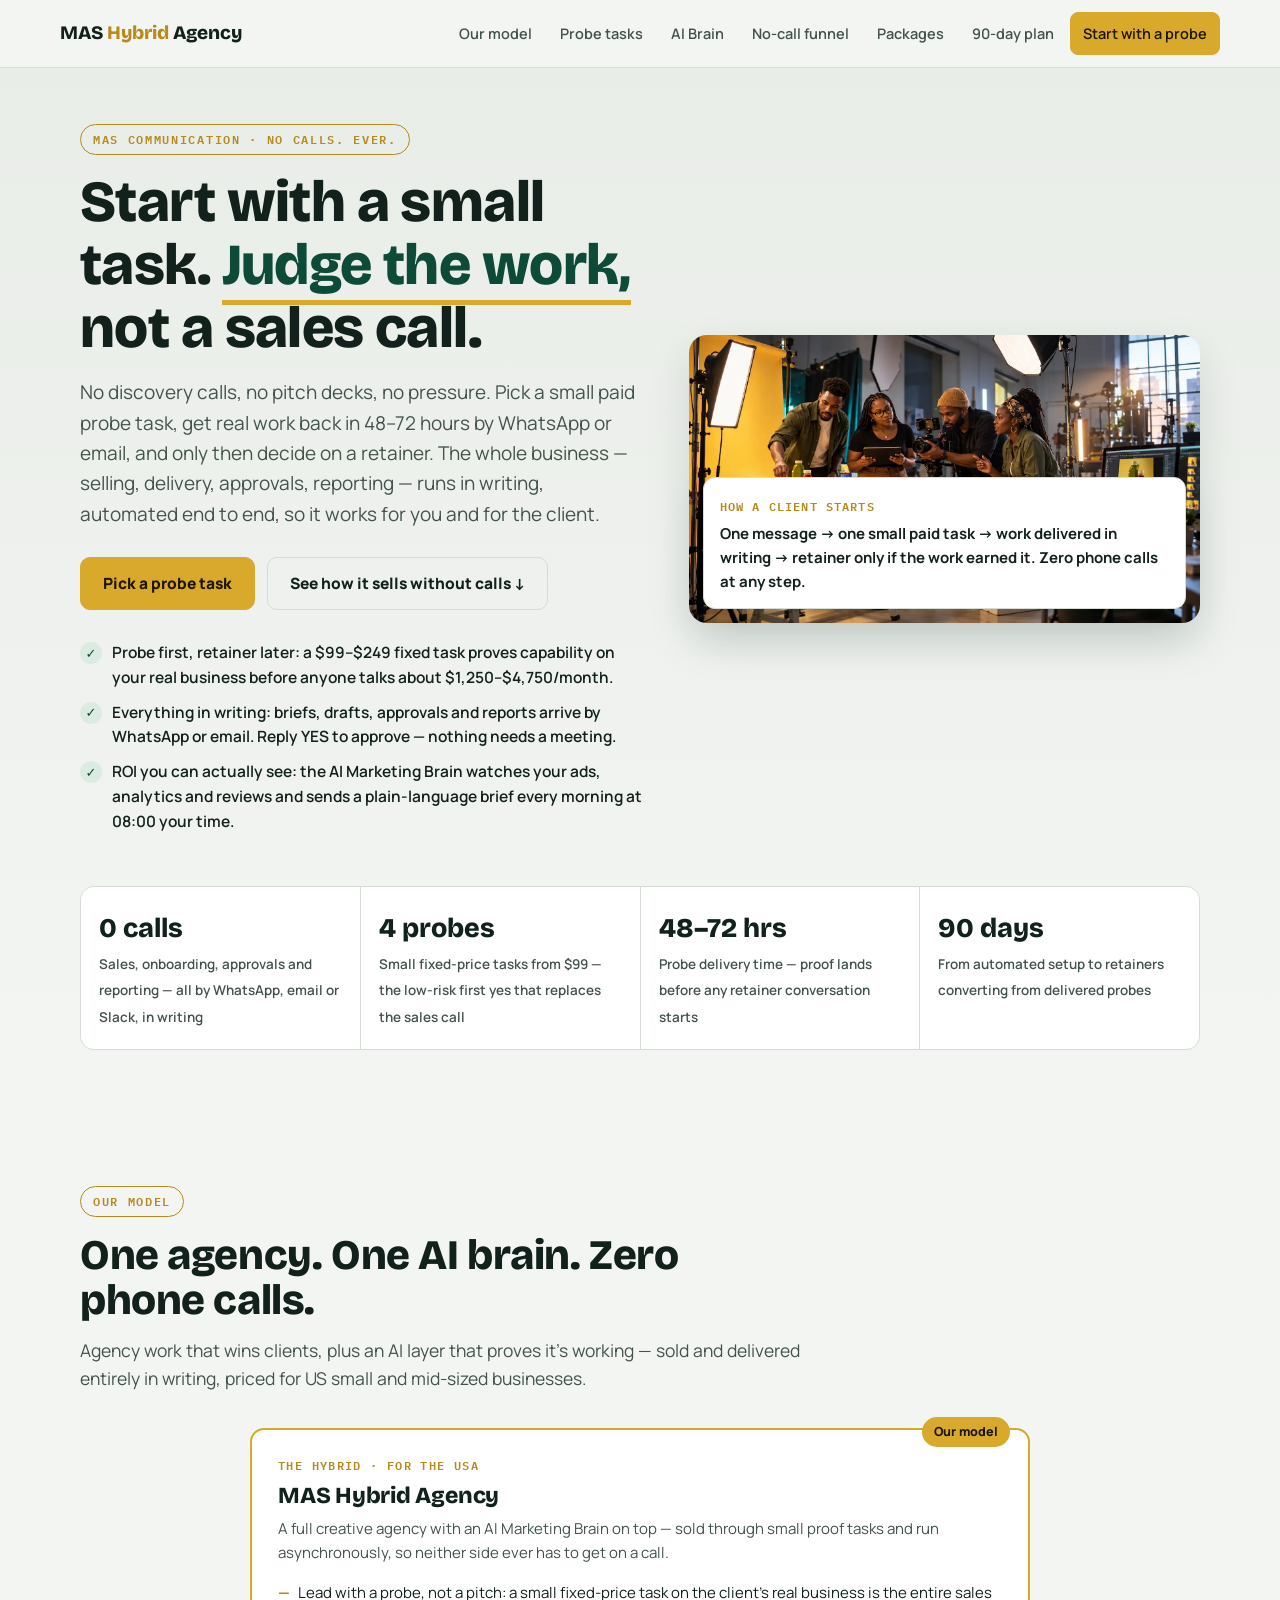
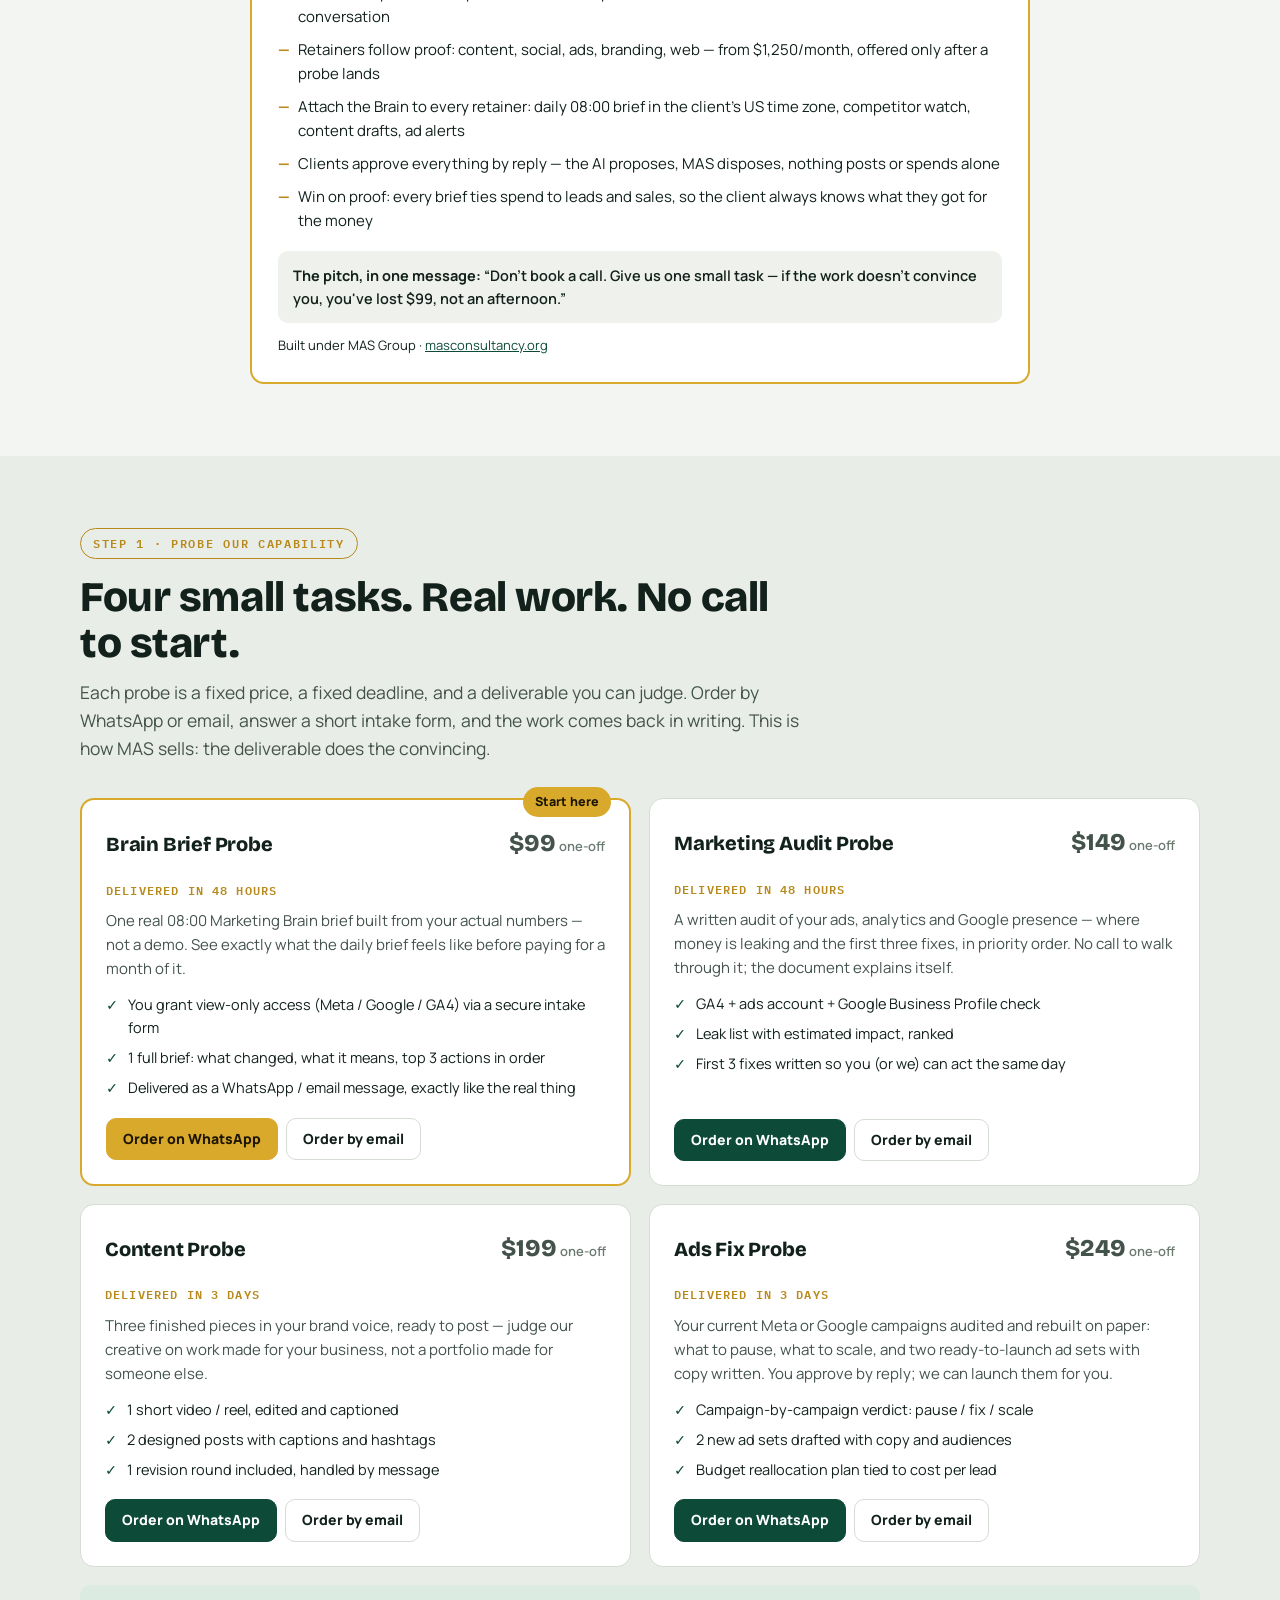
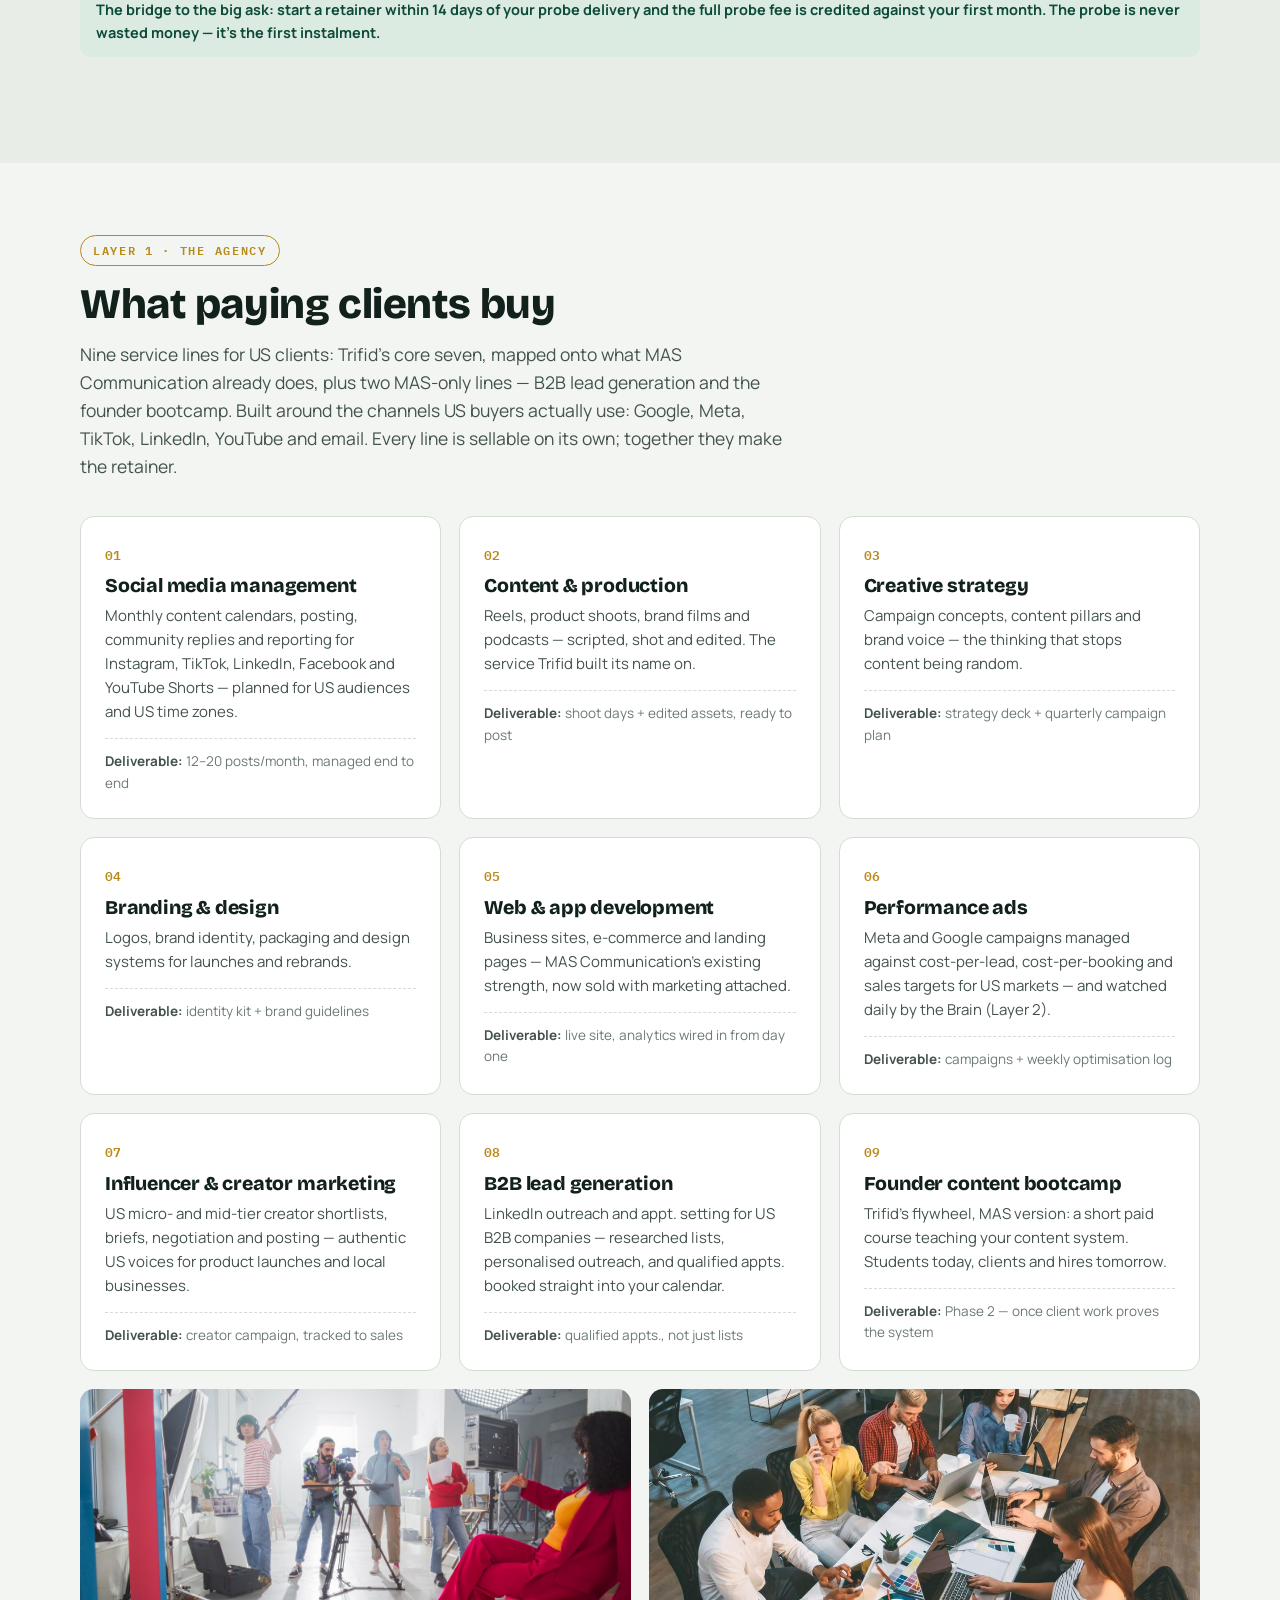
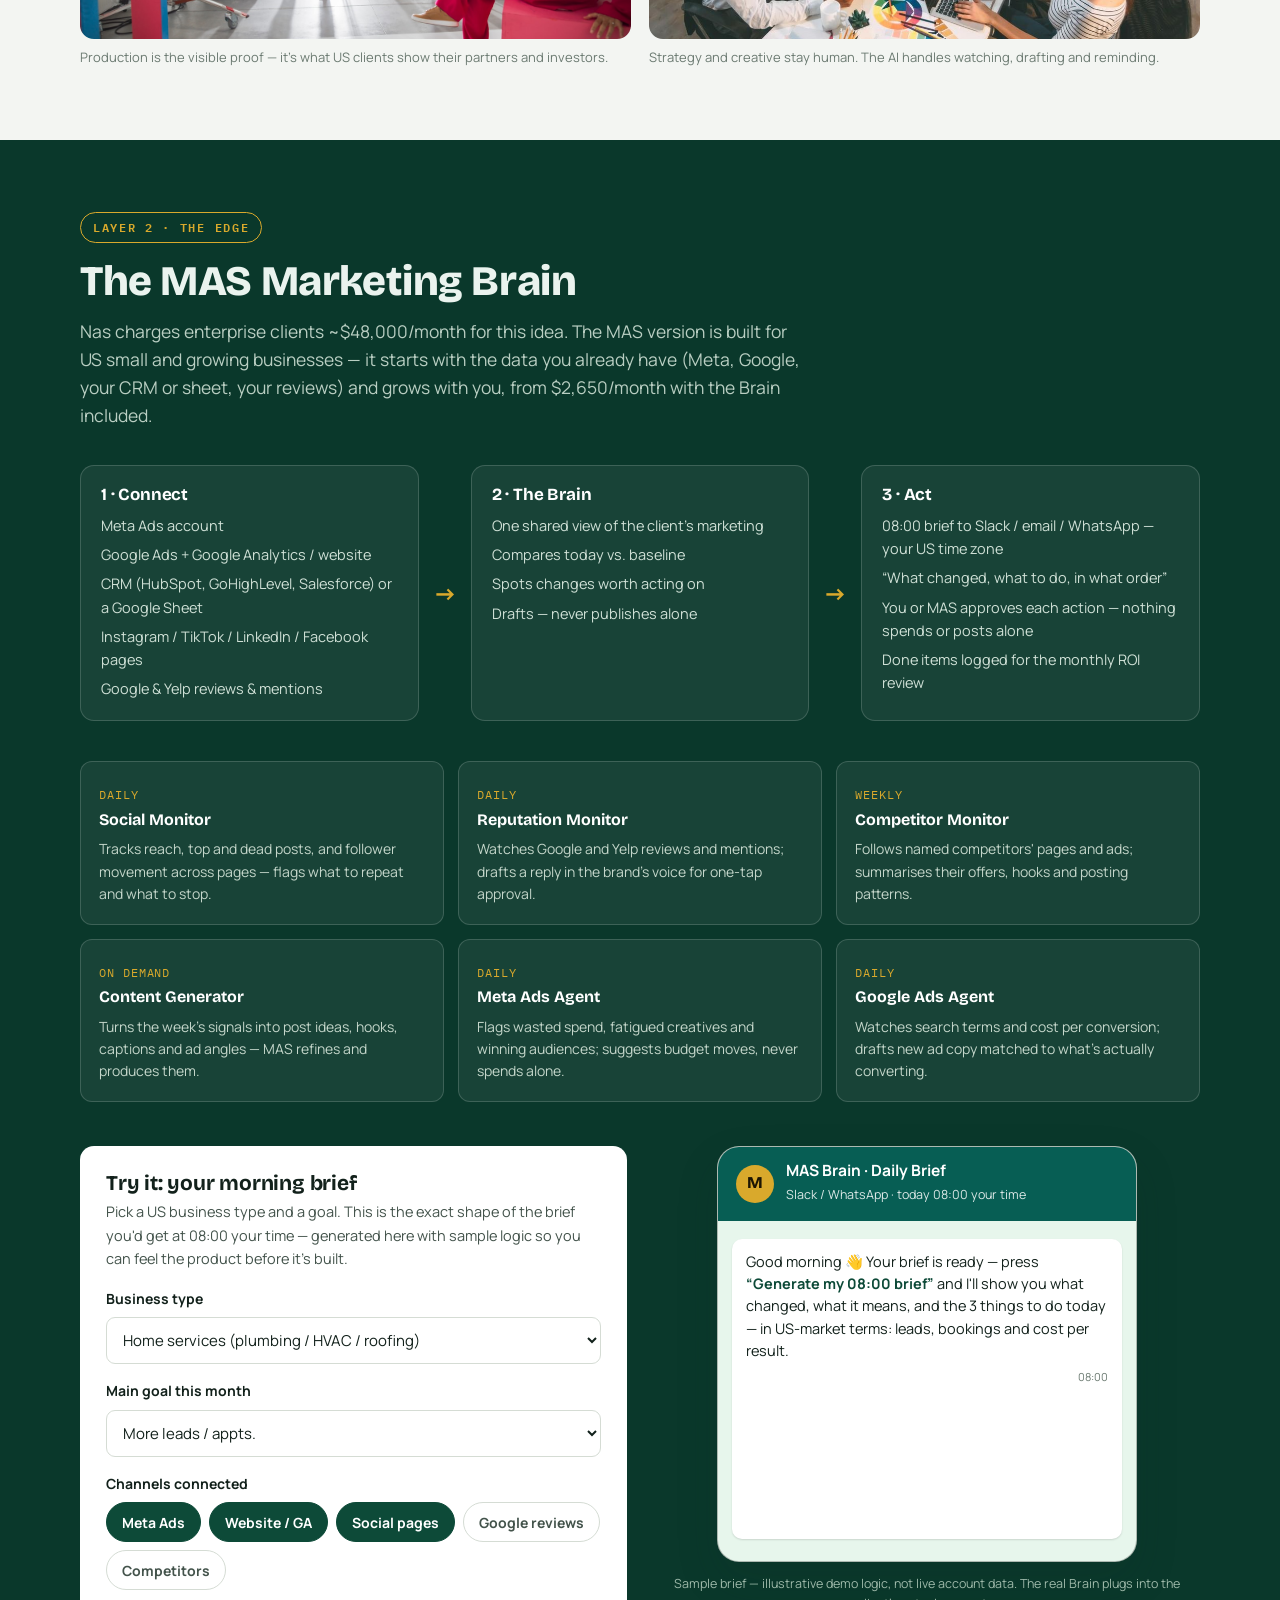
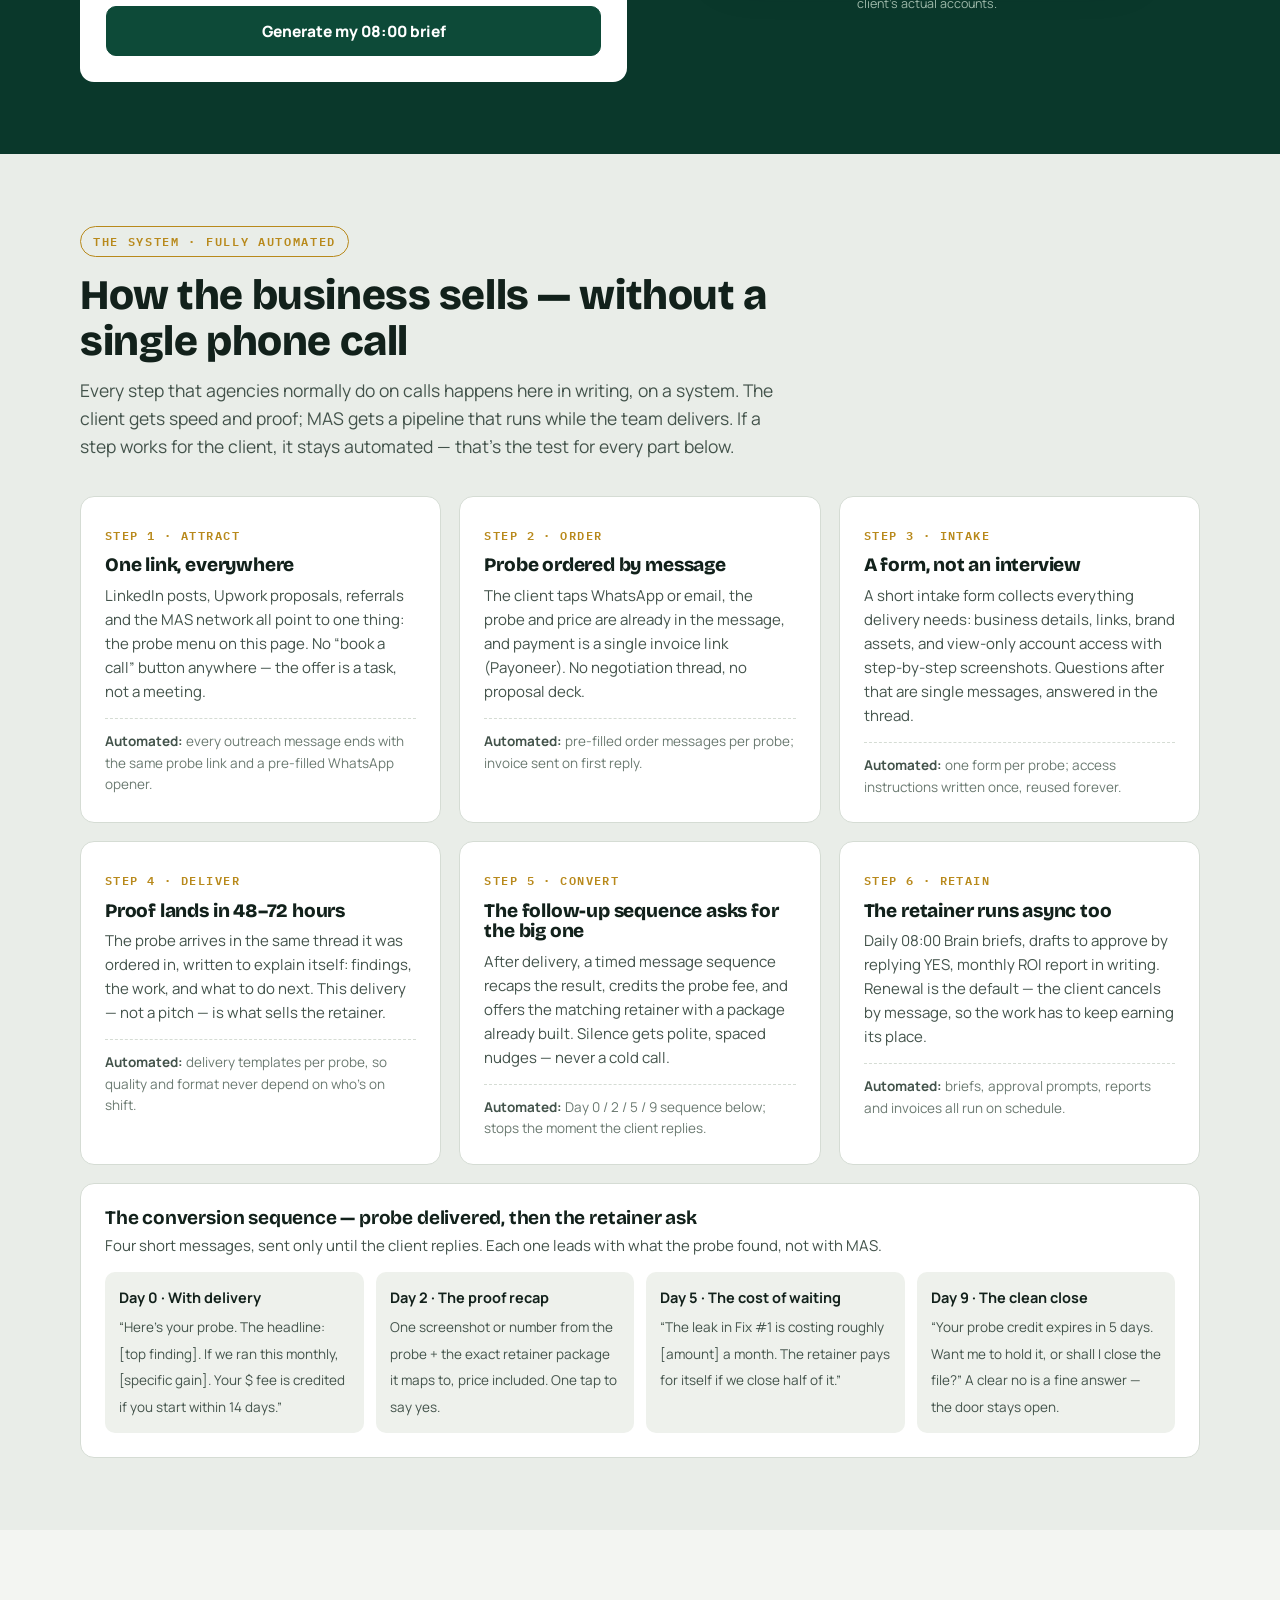
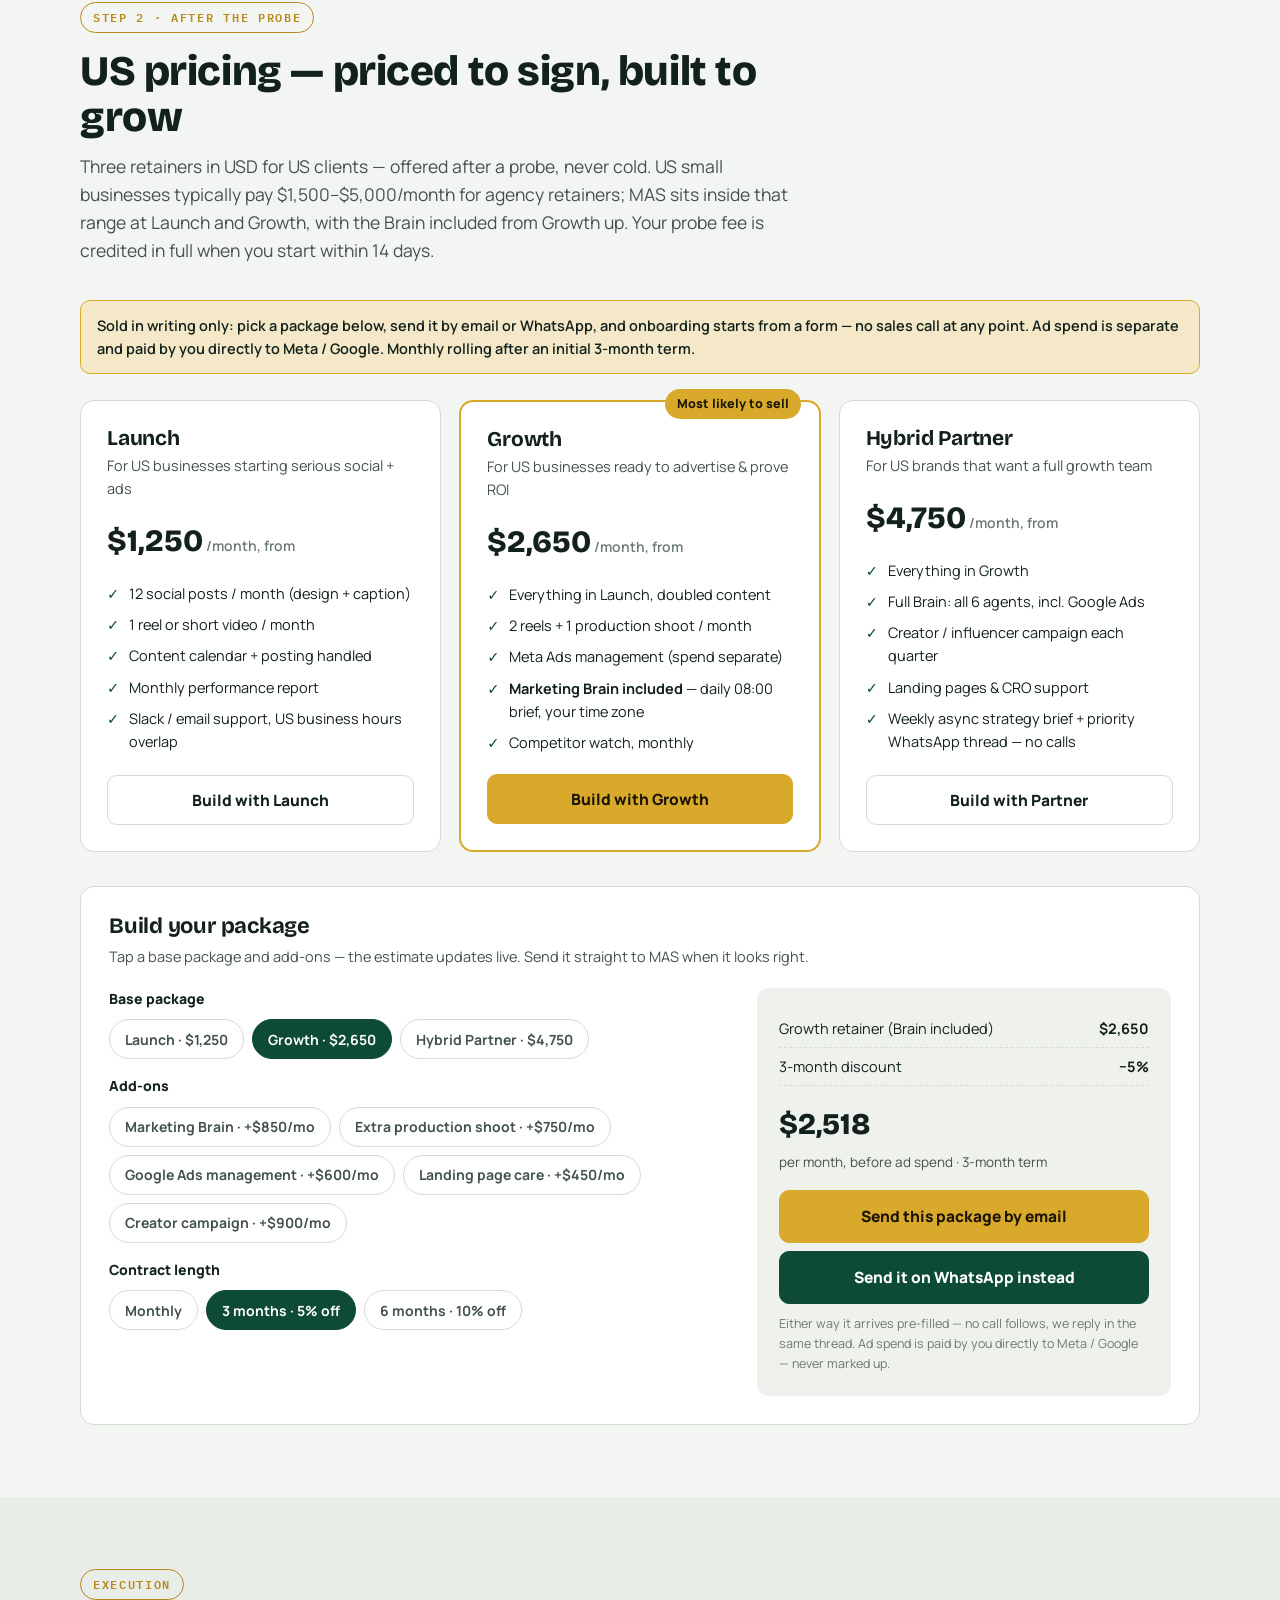
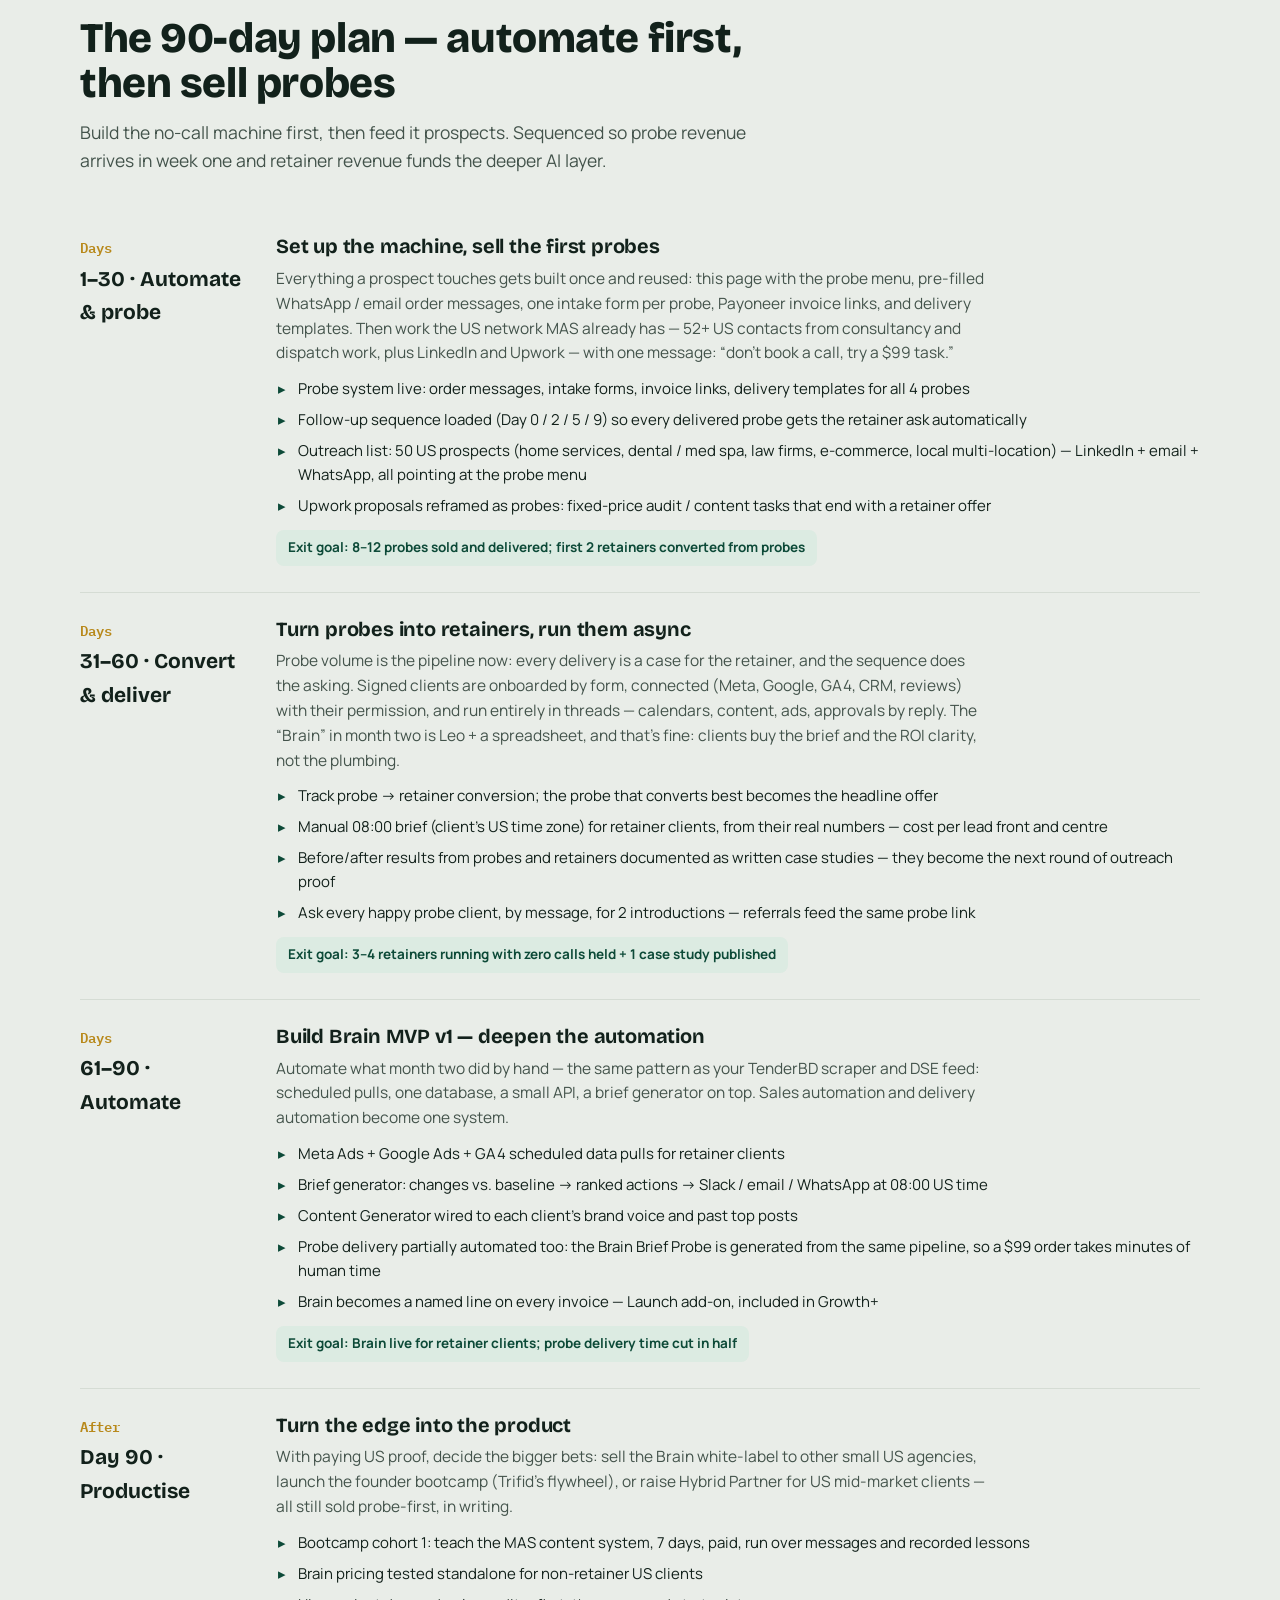
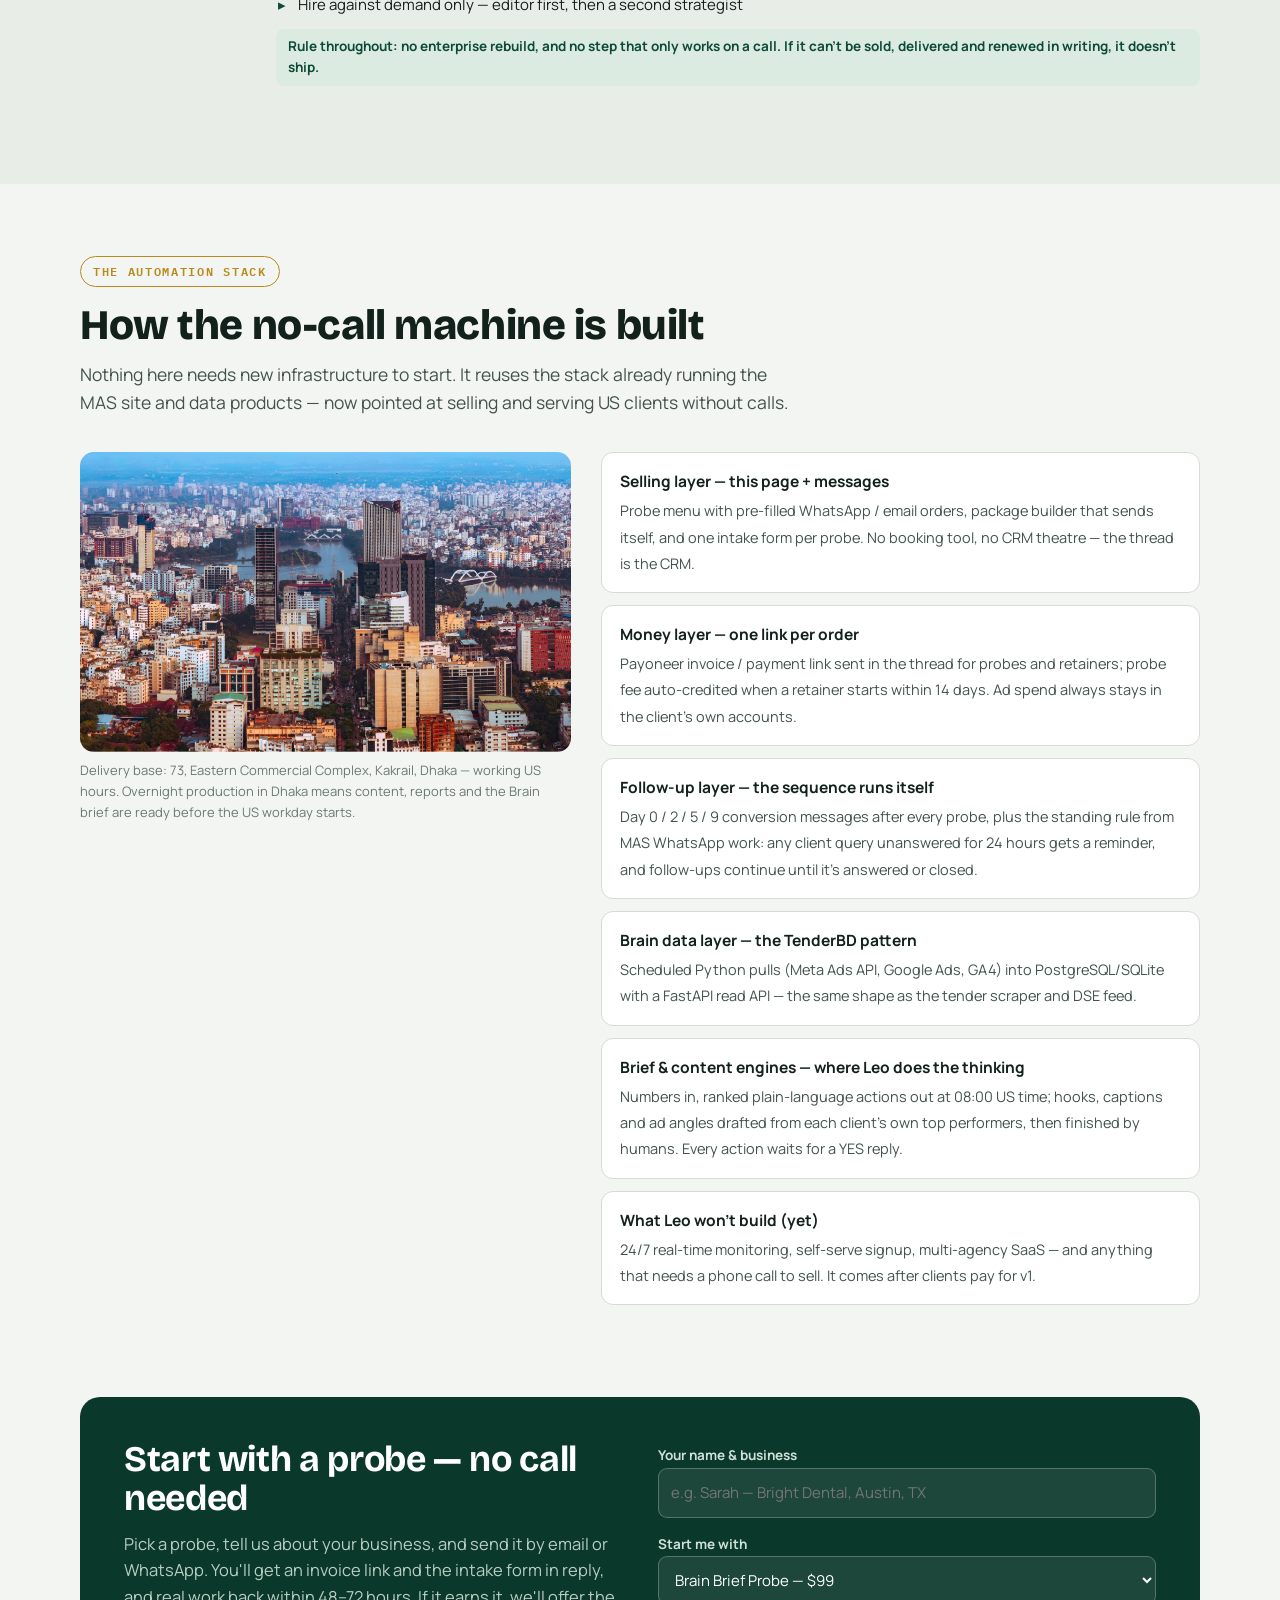
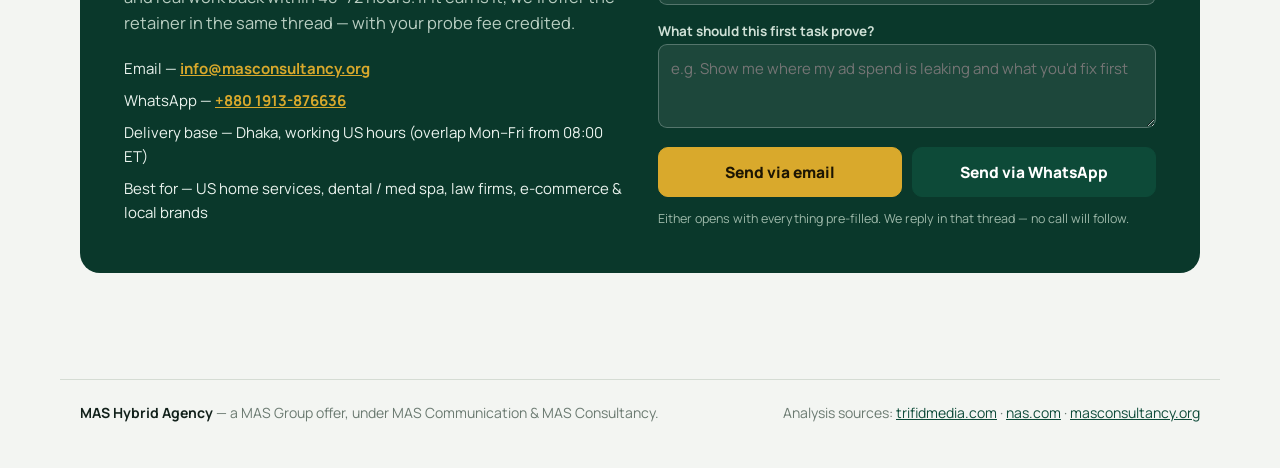
==== index.html @ 155a50c3 "Initial commit: MAS Hybrid Agency static site" ====
<!doctype html>
<html lang="en">
  <head>
    <meta charset="utf-8" />
    <meta name="viewport" content="width=device-width, initial-scale=1, viewport-fit=cover" />
    <meta name="color-scheme" content="light dark" />
    <link rel="icon" href="data:," />
    <title>MAS Hybrid Agency</title>
    <link rel="preconnect" href="https://fonts.googleapis.com" />
    <link rel="preconnect" href="https://fonts.gstatic.com" crossorigin />
    <link href="https://fonts.googleapis.com/css2?family=Bricolage+Grotesque:opsz,wght@12..96,400;12..96,600;12..96,800&family=Manrope:wght@400;500;600;700;800&family=IBM+Plex+Mono:wght@400;500;600&display=swap" rel="stylesheet" />
    <style>
      button, [role="button"], select, summary, input:not([type="checkbox"], [type="radio"]) { min-height: 2rem; }
      * { box-sizing: border-box; }
      :root{
        --bg:#f3f5f2; --bg2:#e9ede8; --surface:#ffffff; --surface2:#eef1ec;
        --ink:#12211b; --ink2:#43534b; --ink3:#6b7a71;
        --line:#d5dcd4;
        --green:#0d4a38; --green2:#0a382b; --green-soft:#dcebe2;
        --gold:#b8891b; --gold2:#d9a92c; --gold-soft:#f4e8c8;
        --wa:#e7f6ec; --wa-head:#075e54; --wa-bubble:#ffffff;
        --shadow:0 18px 44px rgba(13,46,35,.13);
        --radius:14px;
      }
      @media (prefers-color-scheme: dark){
        :root{
          --bg:#0a120f; --bg2:#0e1713; --surface:#121d18; --surface2:#16241e;
          --ink:#e9efeb; --ink2:#aebdb4; --ink3:#7e9186;
          --line:#24352d;
          --green:#2f9e77; --green2:#0d4a38; --green-soft:#173528;
          --gold:#d9a92c; --gold2:#e8bc4a; --gold-soft:#2e2712;
          --wa:#0b141a; --wa-head:#1f2c34; --wa-bubble:#1f2c34;
          --shadow:0 18px 44px rgba(0,0,0,.45);
        }
      }
      html{scroll-behavior:smooth}
      body{margin:0;background:var(--bg);color:var(--ink);font-family:"Manrope",system-ui,sans-serif;font-size:16.5px;line-height:1.6;-webkit-font-smoothing:antialiased}
      h1,h2,h3{font-family:"Bricolage Grotesque","Manrope",sans-serif;line-height:1.08;margin:0;letter-spacing:-.01em}
      p{margin:0}
      a{color:var(--green)}
      .mono{font-family:"IBM Plex Mono",monospace}
      .wrap{max-width:1160px;margin:0 auto;padding:0 20px}
      section{padding:72px 0}
      .sec-head{max-width:720px;margin-bottom:36px}
      .sec-head h2{font-size:clamp(28px,4.4vw,42px);font-weight:800;margin-bottom:12px}
      .sec-head p{color:var(--ink2);font-size:17.5px}
      .tag{display:inline-block;font-family:"IBM Plex Mono",monospace;font-size:12px;font-weight:600;letter-spacing:.14em;text-transform:uppercase;color:var(--gold);border:1px solid var(--gold);border-radius:999px;padding:5px 12px;margin-bottom:16px}

      /* Nav */
      nav{position:sticky;top:0;z-index:50;background:color-mix(in srgb,var(--bg) 88%, transparent);backdrop-filter:blur(10px);border-bottom:1px solid var(--line)}
      .nav-in{display:flex;align-items:center;gap:18px;padding:12px 0;flex-wrap:wrap}
      .brand{font-family:"Bricolage Grotesque",sans-serif;font-weight:800;font-size:19px;color:var(--ink);text-decoration:none}
      .brand span{color:var(--gold)}
      .nav-links{display:flex;gap:4px;flex-wrap:wrap;margin-left:auto}
      .nav-links a{color:var(--ink2);text-decoration:none;font-weight:600;font-size:14.5px;padding:9px 12px;border-radius:8px;min-height:36px;display:inline-flex;align-items:center}
      .nav-links a:hover{color:var(--ink);background:var(--surface2)}
      .btn{display:inline-flex;align-items:center;justify-content:center;gap:8px;border-radius:10px;padding:13px 22px;font-weight:800;font-size:15.5px;text-decoration:none;border:1.5px solid transparent;cursor:pointer;min-height:48px;font-family:inherit}
      .btn-gold{background:var(--gold2);color:#1c1503;border-color:var(--gold2)}
      .btn-gold:hover{background:var(--gold)}
      .btn-green{background:var(--green);color:#fff;border-color:var(--green)}
      @media (prefers-color-scheme: dark){.btn-green{background:var(--green);color:#06110c}}
      .btn-ghost{background:transparent;color:var(--ink);border-color:var(--line)}
      .btn-ghost:hover{border-color:var(--ink3)}
      .btn-sm{padding:9px 16px;min-height:40px;font-size:14px}

      /* Hero */
      .hero{padding:56px 0 64px;background:linear-gradient(180deg,var(--bg2),var(--bg))}
      .hero-grid{display:grid;grid-template-columns:1.05fr .95fr;gap:44px;align-items:center}
      .hero h1{font-size:clamp(36px,5.6vw,58px);font-weight:800;margin-bottom:18px}
      .hero h1 em{font-style:normal;color:var(--green);border-bottom:5px solid var(--gold2)}
      .hero .lead{font-size:19px;color:var(--ink2);margin-bottom:28px;max-width:34em}
      .hero-ctas{display:flex;gap:12px;flex-wrap:wrap;margin-bottom:30px}
      .hero-points{display:grid;gap:10px}
      .hero-points li{list-style:none;display:flex;gap:10px;font-weight:600;font-size:15.5px}
      .hero-points ul{margin:0;padding:0;display:grid;gap:10px}
      .tick{flex:none;width:22px;height:22px;border-radius:50%;background:var(--green-soft);color:var(--green);display:inline-flex;align-items:center;justify-content:center;font-size:13px;font-weight:800;margin-top:2px}
      .hero-media{position:relative}
      .hero-media img{width:100%;height:100%;max-height:520px;object-fit:cover;border-radius:18px;box-shadow:var(--shadow);display:block}
      .hero-card{position:absolute;left:14px;bottom:14px;right:14px;background:var(--surface);border:1px solid var(--line);border-radius:12px;padding:14px 16px;box-shadow:var(--shadow)}
      .hero-card .mono{font-size:11.5px;color:var(--gold);letter-spacing:.1em;text-transform:uppercase;font-weight:600}
      .hero-card p{font-weight:700;font-size:15px;margin-top:3px}
      .stat-strip{display:grid;grid-template-columns:repeat(4,1fr);gap:1px;background:var(--line);border:1px solid var(--line);border-radius:var(--radius);overflow:hidden;margin-top:52px}
      .stat{background:var(--surface);padding:20px 18px}
      .stat b{display:block;font-family:"Bricolage Grotesque",sans-serif;font-size:27px;font-weight:800}
      .stat span{color:var(--ink2);font-size:13.5px;font-weight:600}

      /* Models */
      .models{display:grid;grid-template-columns:minmax(0,780px);justify-content:center;gap:18px}
      .model{background:var(--surface);border:1px solid var(--line);border-radius:var(--radius);padding:26px;display:flex;flex-direction:column}
      .model.mas{border:2px solid var(--gold2);position:relative}
      .model .m-tag{font-family:"IBM Plex Mono",monospace;font-size:11.5px;letter-spacing:.12em;text-transform:uppercase;font-weight:600;margin-bottom:10px}
      .model.trifid .m-tag{color:var(--ink3)} .model.nas .m-tag{color:var(--ink3)} .model.mas .m-tag{color:var(--gold)}
      .model h3{font-size:23px;font-weight:800;margin-bottom:8px}
      .model .sub{color:var(--ink2);font-size:15px;margin-bottom:16px}
      .model ul{margin:0 0 18px;padding:0;list-style:none;display:grid;gap:9px;font-size:15px}
      .model ul li{padding-left:20px;position:relative}
      .model ul li::before{content:"—";position:absolute;left:0;color:var(--gold);font-weight:800}
      .model .verdict{margin-top:auto;background:var(--surface2);border-radius:10px;padding:13px 15px;font-size:14.5px;font-weight:600}
      .model .src{font-size:13px;margin-top:12px}
      .pill{position:absolute;top:-13px;right:18px;background:var(--gold2);color:#1c1503;font-weight:800;font-size:12.5px;padding:5px 12px;border-radius:999px}

      /* Services */
      .services{display:grid;grid-template-columns:repeat(3,1fr);gap:18px}
      .svc{background:var(--surface);border:1px solid var(--line);border-radius:var(--radius);padding:24px}
      .svc .num{font-family:"IBM Plex Mono",monospace;color:var(--gold);font-weight:600;font-size:13px}
      .svc h3{font-size:19.5px;font-weight:800;margin:8px 0 8px}
      .svc p{color:var(--ink2);font-size:15px}
      .svc .deliver{margin-top:14px;padding-top:12px;border-top:1px dashed var(--line);font-size:13.5px;color:var(--ink3)}
      .svc .deliver b{color:var(--ink2)}
      .duo{display:grid;grid-template-columns:1fr 1fr;gap:18px;margin-top:18px}
      .duo figure{margin:0}
      .duo img{width:100%;height:250px;object-fit:cover;border-radius:var(--radius);display:block}
      .duo figcaption{font-size:13px;color:var(--ink3);margin-top:8px}

      /* Brain */
      .brain-sec{background:var(--green2);color:#eaf3ee}
      .brain-sec .sec-head p{color:#b9cec2}
      .brain-sec .tag{color:var(--gold2);border-color:var(--gold2)}
      .flow{display:grid;grid-template-columns:1fr auto 1fr auto 1fr;gap:14px;align-items:stretch;margin-bottom:40px}
      .flow-box{background:rgba(255,255,255,.06);border:1px solid rgba(255,255,255,.16);border-radius:var(--radius);padding:20px}
      .flow-box h3{font-size:17px;margin-bottom:10px;color:#fff}
      .flow-box ul{margin:0;padding:0;list-style:none;display:grid;gap:6px;font-size:14.5px;color:#cfe0d6}
      .flow-arrow{display:flex;align-items:center;font-size:24px;color:var(--gold2);font-weight:800}
      .agents{display:grid;grid-template-columns:repeat(3,1fr);gap:14px;margin-bottom:44px}
      .agent{background:rgba(255,255,255,.06);border:1px solid rgba(255,255,255,.16);border-radius:12px;padding:18px}
      .agent h4{margin:0 0 6px;font-size:16px;font-family:"Bricolage Grotesque",sans-serif;color:#fff}
      .agent p{font-size:14px;color:#c4d6ca}
      .agent .freq{font-family:"IBM Plex Mono",monospace;font-size:11.5px;color:var(--gold2);letter-spacing:.08em;text-transform:uppercase}

      /* Demo */
      .demo{display:grid;grid-template-columns:1fr 1fr;gap:26px;align-items:start}
      .demo-panel{background:var(--surface);color:var(--ink);border-radius:var(--radius);padding:26px}
      .demo-panel h3{font-size:21px;margin-bottom:6px}
      .demo-panel .hint{color:var(--ink2);font-size:14.5px;margin-bottom:18px}
      .field{margin-bottom:16px}
      .field label{display:block;font-weight:700;font-size:14px;margin-bottom:7px}
      .field select,.field input{width:100%;padding:11px 12px;border:1.5px solid var(--line);border-radius:9px;background:var(--surface);color:var(--ink);font:inherit;font-size:15px;min-height:46px}
      .chips{display:flex;flex-wrap:wrap;gap:8px}
      .chip{border:1.5px solid var(--line);background:var(--surface);color:var(--ink2);border-radius:999px;padding:9px 15px;font-weight:700;font-size:14px;cursor:pointer;min-height:40px;font-family:inherit}
      .chip[aria-pressed="true"]{background:var(--green);border-color:var(--green);color:#fff}
      @media (prefers-color-scheme: dark){.chip[aria-pressed="true"]{color:#06110c}}
      .phone{background:var(--wa);border-radius:22px;overflow:hidden;border:1px solid rgba(0,0,0,.25);box-shadow:var(--shadow);max-width:420px;margin:0 auto;width:100%}
      .phone-head{background:var(--wa-head);color:#fff;padding:14px 18px;display:flex;gap:12px;align-items:center}
      .avatar{width:38px;height:38px;border-radius:50%;background:var(--gold2);color:#1c1503;font-weight:800;display:flex;align-items:center;justify-content:center;font-family:"Bricolage Grotesque",sans-serif;flex:none}
      .phone-head b{display:block;font-size:15.5px;line-height:1.25}
      .phone-head span{font-size:12.5px;opacity:.85}
      .phone-body{padding:18px 14px 22px;display:grid;gap:10px;min-height:340px}
      .bubble{background:var(--wa-bubble);border-radius:10px;padding:12px 14px;font-size:14.5px;line-height:1.55;box-shadow:0 1px 2px rgba(0,0,0,.13);color:var(--ink)}
      @media (prefers-color-scheme: dark){.bubble{color:#e9efeb}}
      .bubble b{color:var(--green)}
      @media (prefers-color-scheme: dark){.bubble b{color:var(--gold2)}}
      .bubble .time{display:block;text-align:right;font-size:11px;color:var(--ink3);margin-top:5px}
      .bubble ul{margin:6px 0 0;padding-left:18px}
      .bubble li{margin-bottom:4px}
      .demo-note{font-size:12.5px;color:#9db8a9;text-align:center;margin-top:12px}

      /* Probes */
      .probes{display:grid;grid-template-columns:1fr 1fr;gap:18px;margin-bottom:18px}
      .probe{background:var(--surface);border:1px solid var(--line);border-radius:var(--radius);padding:24px;display:flex;flex-direction:column}
      .probe.hot{border:2px solid var(--gold2);position:relative}
      .probe .p-top{display:flex;justify-content:space-between;align-items:baseline;gap:12px;margin-bottom:6px}
      .probe h3{font-size:20px;font-weight:800}
      .probe .p-price{font-family:"Bricolage Grotesque",sans-serif;font-size:24px;font-weight:800;white-space:nowrap}
      .probe .p-price small{font-size:13px;color:var(--ink3);font-family:"Manrope",sans-serif;font-weight:600}
      .probe .turn{font-family:"IBM Plex Mono",monospace;font-size:11.5px;letter-spacing:.1em;text-transform:uppercase;color:var(--gold);font-weight:600;margin-bottom:10px}
      .probe p{color:var(--ink2);font-size:15px;margin-bottom:12px}
      .probe ul{margin:0 0 18px;padding:0;list-style:none;display:grid;gap:7px;font-size:14.5px}
      .probe ul li{padding-left:22px;position:relative}
      .probe ul li::before{content:"✓";position:absolute;left:0;color:var(--green);font-weight:800}
      .probe .p-ctas{display:flex;gap:8px;flex-wrap:wrap;margin-top:auto}
      .probe-credit{background:var(--green-soft);color:var(--green);border-radius:10px;padding:13px 16px;font-size:14.5px;font-weight:700;margin-bottom:34px}
      @media (prefers-color-scheme: dark){.probe-credit{color:#9fd8bf}}
      /* Funnel */
      .funnel{display:grid;grid-template-columns:repeat(3,1fr);gap:18px}
      .step{background:var(--surface);border:1px solid var(--line);border-radius:var(--radius);padding:24px}
      .step .s-num{font-family:"IBM Plex Mono",monospace;font-size:12px;font-weight:600;letter-spacing:.12em;text-transform:uppercase;color:var(--gold)}
      .step h3{font-size:19px;font-weight:800;margin:8px 0 8px}
      .step p{color:var(--ink2);font-size:15px}
      .step .auto{margin-top:14px;padding-top:12px;border-top:1px dashed var(--line);font-size:13.5px;color:var(--ink3)}
      .step .auto b{color:var(--ink2)}
      .seq{margin-top:18px;background:var(--surface);border:1px solid var(--line);border-radius:var(--radius);padding:24px}
      .seq h3{font-size:19px;margin-bottom:6px}
      .seq p{color:var(--ink2);font-size:15px;margin-bottom:14px}
      .seq-grid{display:grid;grid-template-columns:repeat(4,1fr);gap:12px}
      .seq-item{background:var(--surface2);border-radius:10px;padding:14px}
      .seq-item b{display:block;font-size:14.5px;margin-bottom:4px}
      .seq-item span{font-size:13.5px;color:var(--ink2)}
      @media (max-width:920px){.funnel{grid-template-columns:1fr 1fr}.seq-grid{grid-template-columns:1fr 1fr}}
      @media (max-width:560px){.probes,.funnel,.seq-grid{grid-template-columns:1fr}}

      /* Packages */
      .pkg-note{background:var(--gold-soft);border:1px solid var(--gold2);border-radius:10px;padding:13px 16px;font-size:14.5px;font-weight:600;margin-bottom:26px}
      .pkgs{display:grid;grid-template-columns:repeat(3,1fr);gap:18px;margin-bottom:34px}
      .pkg{background:var(--surface);border:1px solid var(--line);border-radius:var(--radius);padding:26px;display:flex;flex-direction:column}
      .pkg.hot{border:2px solid var(--gold2);position:relative}
      .pkg h3{font-size:21px;margin-bottom:4px}
      .pkg .who{color:var(--ink2);font-size:14.5px;margin-bottom:16px}
      .price{font-family:"Bricolage Grotesque",sans-serif;font-size:31px;font-weight:800}
      .price small{font-size:14px;color:var(--ink3);font-family:"Manrope",sans-serif;font-weight:600}
      .pkg ul{margin:16px 0 20px;padding:0;list-style:none;display:grid;gap:8px;font-size:14.5px}
      .pkg ul li{padding-left:22px;position:relative}
      .pkg ul li::before{content:"✓";position:absolute;left:0;color:var(--green);font-weight:800}
      .pkg .btn{margin-top:auto}
      .builder{background:var(--surface);border:1px solid var(--line);border-radius:var(--radius);padding:28px}
      .builder h3{font-size:22px;margin-bottom:6px}
      .builder .hint{color:var(--ink2);font-size:14.5px;margin-bottom:20px}
      .builder-grid{display:grid;grid-template-columns:1.2fr .8fr;gap:28px}
      .b-label{font-weight:800;font-size:14px;margin:16px 0 9px}
      .b-label:first-child{margin-top:0}
      .total-box{background:var(--surface2);border-radius:12px;padding:22px;position:sticky;top:86px}
      .total-box .t-row{display:flex;justify-content:space-between;gap:10px;font-size:14.5px;padding:7px 0;border-bottom:1px dashed var(--line)}
      .total-box .t-row span:last-child{font-weight:700;text-align:right}
      .total-big{font-family:"Bricolage Grotesque",sans-serif;font-size:30px;font-weight:800;margin:14px 0 4px}
      .total-box .per{color:var(--ink2);font-size:13.5px;margin-bottom:16px}

      /* Roadmap */
      .road{display:grid;gap:0}
      .phase{display:grid;grid-template-columns:170px 1fr;gap:26px;padding:26px 0;border-bottom:1px solid var(--line)}
      .phase:last-child{border-bottom:none}
      .phase .when{font-family:"IBM Plex Mono",monospace;font-weight:600;color:var(--gold);font-size:14px}
      .phase .when b{display:block;font-family:"Bricolage Grotesque",sans-serif;font-size:21px;color:var(--ink);margin-top:4px}
      .phase h3{font-size:20px;margin-bottom:8px}
      .phase p{color:var(--ink2);font-size:15.5px;max-width:46em}
      .phase ul{margin:12px 0 0;padding:0;list-style:none;display:grid;gap:7px;font-size:15px}
      .phase ul li{padding-left:22px;position:relative}
      .phase ul li::before{content:"▸";position:absolute;left:2px;color:var(--green);font-weight:800}
      .phase .exit{margin-top:12px;display:inline-block;background:var(--green-soft);color:var(--green);font-weight:700;font-size:13.5px;border-radius:8px;padding:7px 12px}
      @media (prefers-color-scheme: dark){.phase .exit{color:#9fd8bf}}

      /* Build with Leo */
      .leo{display:grid;grid-template-columns:.9fr 1.1fr;gap:30px;align-items:start}
      .leo img{width:100%;height:300px;object-fit:cover;border-radius:var(--radius);display:block}
      .stack{display:grid;gap:12px}
      .stack-row{background:var(--surface);border:1px solid var(--line);border-radius:12px;padding:16px 18px}
      .stack-row b{display:block;font-size:15.5px;margin-bottom:3px}
      .stack-row span{color:var(--ink2);font-size:14.5px}

      /* CTA */
      .cta-sec{background:var(--green2);color:#eaf3ee;border-radius:20px;padding:44px}
      .cta-grid{display:grid;grid-template-columns:1fr 1fr;gap:36px}
      .cta-sec h2{font-size:clamp(26px,3.6vw,36px);color:#fff;margin-bottom:12px}
      .cta-sec p{color:#b9cec2}
      .cta-form{display:grid;gap:12px}
      .cta-form label{font-weight:700;font-size:13.5px;color:#cfe0d6}
      .cta-form input,.cta-form select,.cta-form textarea{width:100%;padding:12px;border-radius:9px;border:1.5px solid rgba(255,255,255,.25);background:rgba(255,255,255,.08);color:#fff;font:inherit;font-size:15px;min-height:46px}
      .cta-form option{color:#12211b}
      .cta-form textarea{min-height:84px;resize:vertical}
      .direct{margin-top:20px;display:grid;gap:8px;font-size:15px}
      .direct a{color:var(--gold2);font-weight:700}
      footer{padding:34px 0 44px;color:var(--ink3);font-size:14px}
      .foot{display:flex;gap:14px;flex-wrap:wrap;justify-content:space-between;border-top:1px solid var(--line);padding-top:22px}

      @media (max-width:920px){
        .hero-grid,.demo,.builder-grid,.leo,.cta-grid{grid-template-columns:1fr}
        .models,.services,.pkgs,.agents{grid-template-columns:1fr 1fr}
        .flow{grid-template-columns:1fr}
        .flow-arrow{justify-content:center;transform:rotate(90deg)}
        .stat-strip{grid-template-columns:1fr 1fr}
        .total-box{position:static}
      }
      @media (max-width:560px){
        section{padding:52px 0}
        .models,.services,.pkgs,.agents,.duo{grid-template-columns:1fr}
        .phase{grid-template-columns:1fr;gap:8px}
        .cta-sec{padding:28px 20px}
        .nav-links a{padding:9px 8px;font-size:13.5px}
      }
      @media (prefers-reduced-motion: reduce){html{scroll-behavior:auto}}
    </style>
  </head>
  <body>
    <nav>
      <div class="wrap nav-in">
        <a class="brand" href="#top">MAS <span>Hybrid</span> Agency</a>
        <div class="nav-links">
          <a href="#models">Our model</a>
          <a href="#probes">Probe tasks</a>
          <a href="#brain">AI Brain</a>
          <a href="#funnel">No-call funnel</a>
          <a href="#packages">Packages</a>
          <a href="#roadmap">90-day plan</a>
          <a href="#start" class="btn btn-gold btn-sm" style="color:#1c1503">Start with a probe</a>
        </div>
      </div>
    </nav>

    <header class="hero" id="top">
      <div class="wrap">
        <div class="hero-grid">
          <div>
            <span class="tag">MAS Communication · No calls. Ever.</span>
            <h1>Start with a small task. <em>Judge the work,</em> not a sales call.</h1>
            <p class="lead">No discovery calls, no pitch decks, no pressure. Pick a small paid probe task, get real work back in 48–72 hours by WhatsApp or email, and only then decide on a retainer. The whole business — selling, delivery, approvals, reporting — runs in writing, automated end to end, so it works for you and for the client.</p>
            <div class="hero-ctas">
              <a class="btn btn-gold" href="#probes">Pick a probe task</a>
              <a class="btn btn-ghost" href="#funnel">See how it sells without calls ↓</a>
            </div>
            <div class="hero-points">
              <ul>
                <li><span class="tick">✓</span> Probe first, retainer later: a $99–$249 fixed task proves capability on your real business before anyone talks about $1,250–$4,750/month.</li>
                <li><span class="tick">✓</span> Everything in writing: briefs, drafts, approvals and reports arrive by WhatsApp or email. Reply YES to approve — nothing needs a meeting.</li>
                <li><span class="tick">✓</span> ROI you can actually see: the AI Marketing Brain watches your ads, analytics and reviews and sends a plain-language brief every morning at 08:00 your time.</li>
              </ul>
            </div>
          </div>
          <div class="hero-media">
            <img src="[data-uri]" alt="Behind the scenes of a commercial video production shoot in a studio, crew reviewing a product shot on a monitor" />
            <div class="hero-card">
              <span class="mono">How a client starts</span>
              <p>One message → one small paid task → work delivered in writing → retainer only if the work earned it. Zero phone calls at any step.</p>
            </div>
          </div>
        </div>
        <div class="stat-strip">
          <div class="stat"><b>0 calls</b><span>Sales, onboarding, approvals and reporting — all by WhatsApp, email or Slack, in writing</span></div>
          <div class="stat"><b>4 probes</b><span>Small fixed-price tasks from $99 — the low-risk first yes that replaces the sales call</span></div>
          <div class="stat"><b>48–72 hrs</b><span>Probe delivery time — proof lands before any retainer conversation starts</span></div>
          <div class="stat"><b>90 days</b><span>From automated setup to retainers converting from delivered probes</span></div>
        </div>
      </div>
    </header>

    <section id="models">
      <div class="wrap">
        <div class="sec-head">
          <span class="tag">Our model</span>
          <h2>One agency. One AI brain. Zero phone calls.</h2>
          <p>Agency work that wins clients, plus an AI layer that proves it's working — sold and delivered entirely in writing, priced for US small and mid-sized businesses.</p>
        </div>
        <div class="models">
          <article class="model mas">
            <span class="pill">Our model</span>
            <div class="m-tag">The hybrid · For the USA</div>
            <h3>MAS Hybrid Agency</h3>
            <p class="sub">A full creative agency with an AI Marketing Brain on top — sold through small proof tasks and run asynchronously, so neither side ever has to get on a call.</p>
            <ul>
              <li>Lead with a probe, not a pitch: a small fixed-price task on the client's real business is the entire sales conversation</li>
              <li>Retainers follow proof: content, social, ads, branding, web — from $1,250/month, offered only after a probe lands</li>
              <li>Attach the Brain to every retainer: daily 08:00 brief in the client's US time zone, competitor watch, content drafts, ad alerts</li>
              <li>Clients approve everything by reply — the AI proposes, MAS disposes, nothing posts or spends alone</li>
              <li>Win on proof: every brief ties spend to leads and sales, so the client always knows what they got for the money</li>
            </ul>
            <div class="verdict"><b>The pitch, in one message:</b> “Don't book a call. Give us one small task — if the work doesn't convince you, you've lost $99, not an afternoon.”</div>
            <p class="src">Built under MAS Group · <a href="https://masconsultancy.org" target="_blank" rel="noopener">masconsultancy.org</a></p>
          </article>
        </div>
      </div>
    </section>

    <section id="probes" style="background:var(--bg2)">
      <div class="wrap">
        <div class="sec-head">
          <span class="tag">Step 1 · Probe our capability</span>
          <h2>Four small tasks. Real work. No call to start.</h2>
          <p>Each probe is a fixed price, a fixed deadline, and a deliverable you can judge. Order by WhatsApp or email, answer a short intake form, and the work comes back in writing. This is how MAS sells: the deliverable does the convincing.</p>
        </div>
        <div class="probes">
          <article class="probe hot">
            <span class="pill">Start here</span>
            <div class="p-top"><h3>Brain Brief Probe</h3><p class="p-price">$99<small> one-off</small></p></div>
            <p class="turn">Delivered in 48 hours</p>
            <p>One real 08:00 Marketing Brain brief built from your actual numbers — not a demo. See exactly what the daily brief feels like before paying for a month of it.</p>
            <ul>
              <li>You grant view-only access (Meta / Google / GA4) via a secure intake form</li>
              <li>1 full brief: what changed, what it means, top 3 actions in order</li>
              <li>Delivered as a WhatsApp / email message, exactly like the real thing</li>
            </ul>
            <div class="p-ctas">
              <a class="btn btn-gold btn-sm" style="color:#1c1503" href="https://wa.me/8801913876636?text=Hi%20MAS%2C%20I%27d%20like%20the%20Brain%20Brief%20Probe%20(%2499).%20My%20business%20is%3A%20" target="_blank" rel="noopener">Order on WhatsApp</a>
              <a class="btn btn-ghost btn-sm" href="mailto:info@masconsultancy.org?subject=Probe%20order%20—%20Brain%20Brief%20Probe%20(%2499)&amp;body=Hi%20MAS%20team%2C%0A%0AI%27d%20like%20the%20Brain%20Brief%20Probe.%0A%0AMy%20business%3A%20%0AWebsite%3A%20%0AChannels%20I%20use%20(Meta%20%2F%20Google%20%2F%20GA4)%3A%20">Order by email</a>
            </div>
          </article>
          <article class="probe">
            <div class="p-top"><h3>Marketing Audit Probe</h3><p class="p-price">$149<small> one-off</small></p></div>
            <p class="turn">Delivered in 48 hours</p>
            <p>A written audit of your ads, analytics and Google presence — where money is leaking and the first three fixes, in priority order. No call to walk through it; the document explains itself.</p>
            <ul>
              <li>GA4 + ads account + Google Business Profile check</li>
              <li>Leak list with estimated impact, ranked</li>
              <li>First 3 fixes written so you (or we) can act the same day</li>
            </ul>
            <div class="p-ctas">
              <a class="btn btn-green btn-sm" href="https://wa.me/8801913876636?text=Hi%20MAS%2C%20I%27d%20like%20the%20Marketing%20Audit%20Probe%20(%24149).%20My%20business%20is%3A%20" target="_blank" rel="noopener">Order on WhatsApp</a>
              <a class="btn btn-ghost btn-sm" href="mailto:info@masconsultancy.org?subject=Probe%20order%20—%20Marketing%20Audit%20Probe%20(%24149)&amp;body=Hi%20MAS%20team%2C%0A%0AI%27d%20like%20the%20Marketing%20Audit%20Probe.%0A%0AMy%20business%3A%20%0AWebsite%3A%20%0AWhat%20I%20most%20want%20checked%3A%20">Order by email</a>
            </div>
          </article>
          <article class="probe">
            <div class="p-top"><h3>Content Probe</h3><p class="p-price">$199<small> one-off</small></p></div>
            <p class="turn">Delivered in 3 days</p>
            <p>Three finished pieces in your brand voice, ready to post — judge our creative on work made for your business, not a portfolio made for someone else.</p>
            <ul>
              <li>1 short video / reel, edited and captioned</li>
              <li>2 designed posts with captions and hashtags</li>
              <li>1 revision round included, handled by message</li>
            </ul>
            <div class="p-ctas">
              <a class="btn btn-green btn-sm" href="https://wa.me/8801913876636?text=Hi%20MAS%2C%20I%27d%20like%20the%20Content%20Probe%20(%24199).%20My%20business%20is%3A%20" target="_blank" rel="noopener">Order on WhatsApp</a>
              <a class="btn btn-ghost btn-sm" href="mailto:info@masconsultancy.org?subject=Probe%20order%20—%20Content%20Probe%20(%24199)&amp;body=Hi%20MAS%20team%2C%0A%0AI%27d%20like%20the%20Content%20Probe.%0A%0AMy%20business%3A%20%0AWebsite%20%2F%20social%20links%3A%20%0AWhat%20the%203%20pieces%20should%20promote%3A%20">Order by email</a>
            </div>
          </article>
          <article class="probe">
            <div class="p-top"><h3>Ads Fix Probe</h3><p class="p-price">$249<small> one-off</small></p></div>
            <p class="turn">Delivered in 3 days</p>
            <p>Your current Meta or Google campaigns audited and rebuilt on paper: what to pause, what to scale, and two ready-to-launch ad sets with copy written. You approve by reply; we can launch them for you.</p>
            <ul>
              <li>Campaign-by-campaign verdict: pause / fix / scale</li>
              <li>2 new ad sets drafted with copy and audiences</li>
              <li>Budget reallocation plan tied to cost per lead</li>
            </ul>
            <div class="p-ctas">
              <a class="btn btn-green btn-sm" href="https://wa.me/8801913876636?text=Hi%20MAS%2C%20I%27d%20like%20the%20Ads%20Fix%20Probe%20(%24249).%20My%20business%20is%3A%20" target="_blank" rel="noopener">Order on WhatsApp</a>
              <a class="btn btn-ghost btn-sm" href="mailto:info@masconsultancy.org?subject=Probe%20order%20—%20Ads%20Fix%20Probe%20(%24249)&amp;body=Hi%20MAS%20team%2C%0A%0AI%27d%20like%20the%20Ads%20Fix%20Probe.%0A%0AMy%20business%3A%20%0APlatform%20(Meta%20%2F%20Google)%3A%20%0ARough%20monthly%20ad%20spend%3A%20">Order by email</a>
            </div>
          </article>
        </div>
        <p class="probe-credit">The bridge to the big ask: start a retainer within 14 days of your probe delivery and the full probe fee is credited against your first month. The probe is never wasted money — it's the first instalment.</p>
      </div>
    </section>

    <section id="services">
      <div class="wrap">
        <div class="sec-head">
          <span class="tag">Layer 1 · The agency</span>
          <h2>What paying clients buy</h2>
          <p>Nine service lines for US clients: Trifid's core seven, mapped onto what MAS Communication already does, plus two MAS-only lines — B2B lead generation and the founder bootcamp. Built around the channels US buyers actually use: Google, Meta, TikTok, LinkedIn, YouTube and email. Every line is sellable on its own; together they make the retainer.</p>
        </div>
        <div class="services">
          <article class="svc"><span class="num">01</span><h3>Social media management</h3><p>Monthly content calendars, posting, community replies and reporting for Instagram, TikTok, LinkedIn, Facebook and YouTube Shorts — planned for US audiences and US time zones.</p><p class="deliver"><b>Deliverable:</b> 12–20 posts/month, managed end to end</p></article>
          <article class="svc"><span class="num">02</span><h3>Content &amp; production</h3><p>Reels, product shoots, brand films and podcasts — scripted, shot and edited. The service Trifid built its name on.</p><p class="deliver"><b>Deliverable:</b> shoot days + edited assets, ready to post</p></article>
          <article class="svc"><span class="num">03</span><h3>Creative strategy</h3><p>Campaign concepts, content pillars and brand voice — the thinking that stops content being random.</p><p class="deliver"><b>Deliverable:</b> strategy deck + quarterly campaign plan</p></article>
          <article class="svc"><span class="num">04</span><h3>Branding &amp; design</h3><p>Logos, brand identity, packaging and design systems for launches and rebrands.</p><p class="deliver"><b>Deliverable:</b> identity kit + brand guidelines</p></article>
          <article class="svc"><span class="num">05</span><h3>Web &amp; app development</h3><p>Business sites, e-commerce and landing pages — MAS Communication's existing strength, now sold with marketing attached.</p><p class="deliver"><b>Deliverable:</b> live site, analytics wired in from day one</p></article>
          <article class="svc"><span class="num">06</span><h3>Performance ads</h3><p>Meta and Google campaigns managed against cost-per-lead, cost-per-booking and sales targets for US markets — and watched daily by the Brain (Layer 2).</p><p class="deliver"><b>Deliverable:</b> campaigns + weekly optimisation log</p></article>
          <article class="svc"><span class="num">07</span><h3>Influencer &amp; creator marketing</h3><p>US micro- and mid-tier creator shortlists, briefs, negotiation and posting — authentic US voices for product launches and local businesses.</p><p class="deliver"><b>Deliverable:</b> creator campaign, tracked to sales</p></article>
          <article class="svc"><span class="num">08</span><h3>B2B lead generation</h3><p>LinkedIn outreach and appt. setting for US B2B companies — researched lists, personalised outreach, and qualified appts. booked straight into your calendar.</p><p class="deliver"><b>Deliverable:</b> qualified appts., not just lists</p></article>
          <article class="svc"><span class="num">09</span><h3>Founder content bootcamp</h3><p>Trifid's flywheel, MAS version: a short paid course teaching your content system. Students today, clients and hires tomorrow.</p><p class="deliver"><b>Deliverable:</b> Phase 2 — once client work proves the system</p></article>
        </div>
        <div class="duo">
          <figure>
            <img src="[data-uri]" alt="A product video shoot in progress, camera filming items on a studio table" loading="lazy" />
            <figcaption>Production is the visible proof — it's what US clients show their partners and investors.</figcaption>
          </figure>
          <figure>
            <img src="[data-uri]" alt="A creative team collaborating around a table with laptops and design materials" loading="lazy" />
            <figcaption>Strategy and creative stay human. The AI handles watching, drafting and reminding.</figcaption>
          </figure>
        </div>
      </div>
    </section>

    <section id="brain" class="brain-sec">
      <div class="wrap">
        <div class="sec-head">
          <span class="tag">Layer 2 · The edge</span>
          <h2>The MAS Marketing Brain</h2>
          <p>Nas charges enterprise clients ~$48,000/month for this idea. The MAS version is built for US small and growing businesses — it starts with the data you already have (Meta, Google, your CRM or sheet, your reviews) and grows with you, from $2,650/month with the Brain included.</p>
        </div>
        <div class="flow" aria-label="How the Marketing Brain works">
          <div class="flow-box">
            <h3>1 · Connect</h3>
            <ul><li>Meta Ads account</li><li>Google Ads + Google Analytics / website</li><li>CRM (HubSpot, GoHighLevel, Salesforce) or a Google Sheet</li><li>Instagram / TikTok / LinkedIn / Facebook pages</li><li>Google &amp; Yelp reviews &amp; mentions</li></ul>
          </div>
          <div class="flow-arrow" aria-hidden="true">→</div>
          <div class="flow-box">
            <h3>2 · The Brain</h3>
            <ul><li>One shared view of the client's marketing</li><li>Compares today vs. baseline</li><li>Spots changes worth acting on</li><li>Drafts — never publishes alone</li></ul>
          </div>
          <div class="flow-arrow" aria-hidden="true">→</div>
          <div class="flow-box">
            <h3>3 · Act</h3>
            <ul><li>08:00 brief to Slack / email / WhatsApp — your US time zone</li><li>“What changed, what to do, in what order”</li><li>You or MAS approves each action — nothing spends or posts alone</li><li>Done items logged for the monthly ROI review</li></ul>
          </div>
        </div>

        <div class="agents">
          <div class="agent"><span class="freq">Daily</span><h4>Social Monitor</h4><p>Tracks reach, top and dead posts, and follower movement across pages — flags what to repeat and what to stop.</p></div>
          <div class="agent"><span class="freq">Daily</span><h4>Reputation Monitor</h4><p>Watches Google and Yelp reviews and mentions; drafts a reply in the brand's voice for one-tap approval.</p></div>
          <div class="agent"><span class="freq">Weekly</span><h4>Competitor Monitor</h4><p>Follows named competitors' pages and ads; summarises their offers, hooks and posting patterns.</p></div>
          <div class="agent"><span class="freq">On demand</span><h4>Content Generator</h4><p>Turns the week's signals into post ideas, hooks, captions and ad angles — MAS refines and produces them.</p></div>
          <div class="agent"><span class="freq">Daily</span><h4>Meta Ads Agent</h4><p>Flags wasted spend, fatigued creatives and winning audiences; suggests budget moves, never spends alone.</p></div>
          <div class="agent"><span class="freq">Daily</span><h4>Google Ads Agent</h4><p>Watches search terms and cost per conversion; drafts new ad copy matched to what's actually converting.</p></div>
        </div>

        <div class="demo">
          <div class="demo-panel">
            <h3>Try it: your morning brief</h3>
            <p class="hint">Pick a US business type and a goal. This is the exact shape of the brief you'd get at 08:00 your time — generated here with sample logic so you can feel the product before it's built.</p>
            <div class="field">
              <label for="d-biz">Business type</label>
              <select id="d-biz">
                <option value="homeservices">Home services (plumbing / HVAC / roofing)</option>
                <option value="clinic">Dental / med spa / clinic</option>
                <option value="law">Law firm</option>
                <option value="ecommerce">E-commerce / DTC brand</option>
                <option value="restaurant">Restaurant / multi-location local business</option>
                <option value="b2b">B2B services / agency / SaaS</option>
              </select>
            </div>
            <div class="field">
              <label for="d-goal">Main goal this month</label>
              <select id="d-goal">
                <option value="leads">More leads / appts.</option>
                <option value="sales">More online sales</option>
                <option value="footfall">More footfall / bookings</option>
                <option value="awareness">Brand awareness</option>
              </select>
            </div>
            <div class="field">
              <label>Channels connected</label>
              <div class="chips" id="d-channels">
                <button type="button" class="chip" data-ch="meta" aria-pressed="true">Meta Ads</button>
                <button type="button" class="chip" data-ch="ga" aria-pressed="true">Website / GA</button>
                <button type="button" class="chip" data-ch="social" aria-pressed="true">Social pages</button>
                <button type="button" class="chip" data-ch="reviews" aria-pressed="false">Google reviews</button>
                <button type="button" class="chip" data-ch="rivals" aria-pressed="false">Competitors</button>
              </div>
            </div>
            <button type="button" class="btn btn-green" id="d-run" style="width:100%">Generate my 08:00 brief</button>
          </div>
          <div>
            <div class="phone" aria-live="polite">
              <div class="phone-head">
                <div class="avatar">M</div>
                <div><b>MAS Brain · Daily Brief</b><span>Slack / WhatsApp · today 08:00 your time</span></div>
              </div>
              <div class="phone-body" id="brief-body">
                <div class="bubble">Good morning 👋 Your brief is ready — press <b>“Generate my 08:00 brief”</b> and I'll show you what changed, what it means, and the 3 things to do today — in US-market terms: leads, bookings and cost per result.<span class="time">08:00</span></div>
              </div>
            </div>
            <p class="demo-note">Sample brief — illustrative demo logic, not live account data. The real Brain plugs into the client's actual accounts.</p>
          </div>
        </div>
      </div>
    </section>

    <section id="funnel" style="background:var(--bg2)">
      <div class="wrap">
        <div class="sec-head">
          <span class="tag">The system · Fully automated</span>
          <h2>How the business sells — without a single phone call</h2>
          <p>Every step that agencies normally do on calls happens here in writing, on a system. The client gets speed and proof; MAS gets a pipeline that runs while the team delivers. If a step works for the client, it stays automated — that's the test for every part below.</p>
        </div>
        <div class="funnel">
          <div class="step"><span class="s-num">Step 1 · Attract</span><h3>One link, everywhere</h3><p>LinkedIn posts, Upwork proposals, referrals and the MAS network all point to one thing: the probe menu on this page. No “book a call” button anywhere — the offer is a task, not a meeting.</p><p class="auto"><b>Automated:</b> every outreach message ends with the same probe link and a pre-filled WhatsApp opener.</p></div>
          <div class="step"><span class="s-num">Step 2 · Order</span><h3>Probe ordered by message</h3><p>The client taps WhatsApp or email, the probe and price are already in the message, and payment is a single invoice link (Payoneer). No negotiation thread, no proposal deck.</p><p class="auto"><b>Automated:</b> pre-filled order messages per probe; invoice sent on first reply.</p></div>
          <div class="step"><span class="s-num">Step 3 · Intake</span><h3>A form, not an interview</h3><p>A short intake form collects everything delivery needs: business details, links, brand assets, and view-only account access with step-by-step screenshots. Questions after that are single messages, answered in the thread.</p><p class="auto"><b>Automated:</b> one form per probe; access instructions written once, reused forever.</p></div>
          <div class="step"><span class="s-num">Step 4 · Deliver</span><h3>Proof lands in 48–72 hours</h3><p>The probe arrives in the same thread it was ordered in, written to explain itself: findings, the work, and what to do next. This delivery — not a pitch — is what sells the retainer.</p><p class="auto"><b>Automated:</b> delivery templates per probe, so quality and format never depend on who's on shift.</p></div>
          <div class="step"><span class="s-num">Step 5 · Convert</span><h3>The follow-up sequence asks for the big one</h3><p>After delivery, a timed message sequence recaps the result, credits the probe fee, and offers the matching retainer with a package already built. Silence gets polite, spaced nudges — never a cold call.</p><p class="auto"><b>Automated:</b> Day 0 / 2 / 5 / 9 sequence below; stops the moment the client replies.</p></div>
          <div class="step"><span class="s-num">Step 6 · Retain</span><h3>The retainer runs async too</h3><p>Daily 08:00 Brain briefs, drafts to approve by replying YES, monthly ROI report in writing. Renewal is the default — the client cancels by message, so the work has to keep earning its place.</p><p class="auto"><b>Automated:</b> briefs, approval prompts, reports and invoices all run on schedule.</p></div>
        </div>
        <div class="seq">
          <h3>The conversion sequence — probe delivered, then the retainer ask</h3>
          <p>Four short messages, sent only until the client replies. Each one leads with what the probe found, not with MAS.</p>
          <div class="seq-grid">
            <div class="seq-item"><b>Day 0 · With delivery</b><span>“Here's your probe. The headline: [top finding]. If we ran this monthly, [specific gain]. Your $ fee is credited if you start within 14 days.”</span></div>
            <div class="seq-item"><b>Day 2 · The proof recap</b><span>One screenshot or number from the probe + the exact retainer package it maps to, price included. One tap to say yes.</span></div>
            <div class="seq-item"><b>Day 5 · The cost of waiting</b><span>“The leak in Fix #1 is costing roughly [amount] a month. The retainer pays for itself if we close half of it.”</span></div>
            <div class="seq-item"><b>Day 9 · The clean close</b><span>“Your probe credit expires in 5 days. Want me to hold it, or shall I close the file?” A clear no is a fine answer — the door stays open.</span></div>
          </div>
        </div>
      </div>
    </section>

    <section id="packages">
      <div class="wrap">
        <div class="sec-head">
          <span class="tag">Step 2 · After the probe</span>
          <h2>US pricing — priced to sign, built to grow</h2>
          <p>Three retainers in USD for US clients — offered after a probe, never cold. US small businesses typically pay $1,500–$5,000/month for agency retainers; MAS sits inside that range at Launch and Growth, with the Brain included from Growth up. Your probe fee is credited in full when you start within 14 days.</p>
        </div>
        <div class="pkg-note">Sold in writing only: pick a package below, send it by email or WhatsApp, and onboarding starts from a form — no sales call at any point. Ad spend is separate and paid by you directly to Meta / Google. Monthly rolling after an initial 3-month term.</div>
        <div class="pkgs">
          <article class="pkg">
            <h3>Launch</h3>
            <p class="who">For US businesses starting serious social + ads</p>
            <p class="price">$1,250<small> /month, from</small></p>
            <ul>
              <li>12 social posts / month (design + caption)</li>
              <li>1 reel or short video / month</li>
              <li>Content calendar + posting handled</li>
              <li>Monthly performance report</li>
              <li>Slack / email support, US business hours overlap</li>
            </ul>
            <button type="button" class="btn btn-ghost pkg-pick" data-pkg="launch">Build with Launch</button>
          </article>
          <article class="pkg hot">
            <span class="pill">Most likely to sell</span>
            <h3>Growth</h3>
            <p class="who">For US businesses ready to advertise &amp; prove ROI</p>
            <p class="price">$2,650<small> /month, from</small></p>
            <ul>
              <li>Everything in Launch, doubled content</li>
              <li>2 reels + 1 production shoot / month</li>
              <li>Meta Ads management (spend separate)</li>
              <li><b>Marketing Brain included</b> — daily 08:00 brief, your time zone</li>
              <li>Competitor watch, monthly</li>
            </ul>
            <button type="button" class="btn btn-gold pkg-pick" data-pkg="growth" style="color:#1c1503">Build with Growth</button>
          </article>
          <article class="pkg">
            <h3>Hybrid Partner</h3>
            <p class="who">For US brands that want a full growth team</p>
            <p class="price">$4,750<small> /month, from</small></p>
            <ul>
              <li>Everything in Growth</li>
              <li>Full Brain: all 6 agents, incl. Google Ads</li>
              <li>Creator / influencer campaign each quarter</li>
              <li>Landing pages &amp; CRO support</li>
              <li>Weekly async strategy brief + priority WhatsApp thread — no calls</li>
            </ul>
            <button type="button" class="btn btn-ghost pkg-pick" data-pkg="partner">Build with Partner</button>
          </article>
        </div>

        <div class="builder" id="builder">
          <h3>Build your package</h3>
          <p class="hint">Tap a base package and add-ons — the estimate updates live. Send it straight to MAS when it looks right.</p>
          <div class="builder-grid">
            <div>
              <p class="b-label">Base package</p>
              <div class="chips" id="b-base">
                <button type="button" class="chip" data-base="launch" aria-pressed="false">Launch · $1,250</button>
                <button type="button" class="chip" data-base="growth" aria-pressed="true">Growth · $2,650</button>
                <button type="button" class="chip" data-base="partner" aria-pressed="false">Hybrid Partner · $4,750</button>
              </div>
              <p class="b-label">Add-ons</p>
              <div class="chips" id="b-addons">
                <button type="button" class="chip" data-addon="brain" data-price="850" aria-pressed="false">Marketing Brain · +$850/mo</button>
                <button type="button" class="chip" data-addon="shoot" data-price="750" aria-pressed="false">Extra production shoot · +$750/mo</button>
                <button type="button" class="chip" data-addon="google" data-price="600" aria-pressed="false">Google Ads management · +$600/mo</button>
                <button type="button" class="chip" data-addon="landing" data-price="450" aria-pressed="false">Landing page care · +$450/mo</button>
                <button type="button" class="chip" data-addon="creator" data-price="900" aria-pressed="false">Creator campaign · +$900/mo</button>
              </div>
              <p class="b-label">Contract length</p>
              <div class="chips" id="b-term">
                <button type="button" class="chip" data-term="1" aria-pressed="false">Monthly</button>
                <button type="button" class="chip" data-term="3" aria-pressed="true">3 months · 5% off</button>
                <button type="button" class="chip" data-term="6" aria-pressed="false">6 months · 10% off</button>
              </div>
            </div>
            <div>
              <div class="total-box">
                <div id="t-rows"></div>
                <p class="total-big" id="t-total">$2,650</p>
                <p class="per" id="t-per">per month, before ad spend</p>
                <a class="btn btn-gold" id="t-send" href="#" style="width:100%;color:#1c1503">Send this package by email</a>
                <a class="btn btn-green" id="t-wa" href="#" target="_blank" rel="noopener" style="width:100%;margin-top:8px">Send it on WhatsApp instead</a>
                <p style="font-size:12.5px;color:var(--ink3);margin-top:10px">Either way it arrives pre-filled — no call follows, we reply in the same thread. Ad spend is paid by you directly to Meta / Google — never marked up.</p>
              </div>
            </div>
          </div>
        </div>
      </div>
    </section>

    <section id="roadmap" style="background:var(--bg2)">
      <div class="wrap">
        <div class="sec-head">
          <span class="tag">Execution</span>
          <h2>The 90-day plan — automate first, then sell probes</h2>
          <p>Build the no-call machine first, then feed it prospects. Sequenced so probe revenue arrives in week one and retainer revenue funds the deeper AI layer.</p>
        </div>
        <div class="road">
          <div class="phase">
            <div class="when">Days<b>1–30 · Automate &amp; probe</b></div>
            <div>
              <h3>Set up the machine, sell the first probes</h3>
              <p>Everything a prospect touches gets built once and reused: this page with the probe menu, pre-filled WhatsApp / email order messages, one intake form per probe, Payoneer invoice links, and delivery templates. Then work the US network MAS already has — 52+ US contacts from consultancy and dispatch work, plus LinkedIn and Upwork — with one message: “don't book a call, try a $99 task.”</p>
              <ul>
                <li>Probe system live: order messages, intake forms, invoice links, delivery templates for all 4 probes</li>
                <li>Follow-up sequence loaded (Day 0 / 2 / 5 / 9) so every delivered probe gets the retainer ask automatically</li>
                <li>Outreach list: 50 US prospects (home services, dental / med spa, law firms, e-commerce, local multi-location) — LinkedIn + email + WhatsApp, all pointing at the probe menu</li>
                <li>Upwork proposals reframed as probes: fixed-price audit / content tasks that end with a retainer offer</li>
              </ul>
              <span class="exit">Exit goal: 8–12 probes sold and delivered; first 2 retainers converted from probes</span>
            </div>
          </div>
          <div class="phase">
            <div class="when">Days<b>31–60 · Convert &amp; deliver</b></div>
            <div>
              <h3>Turn probes into retainers, run them async</h3>
              <p>Probe volume is the pipeline now: every delivery is a case for the retainer, and the sequence does the asking. Signed clients are onboarded by form, connected (Meta, Google, GA4, CRM, reviews) with their permission, and run entirely in threads — calendars, content, ads, approvals by reply. The “Brain” in month two is Leo + a spreadsheet, and that's fine: clients buy the brief and the ROI clarity, not the plumbing.</p>
              <ul>
                <li>Track probe → retainer conversion; the probe that converts best becomes the headline offer</li>
                <li>Manual 08:00 brief (client's US time zone) for retainer clients, from their real numbers — cost per lead front and centre</li>
                <li>Before/after results from probes and retainers documented as written case studies — they become the next round of outreach proof</li>
                <li>Ask every happy probe client, by message, for 2 introductions — referrals feed the same probe link</li>
              </ul>
              <span class="exit">Exit goal: 3–4 retainers running with zero calls held + 1 case study published</span>
            </div>
          </div>
          <div class="phase">
            <div class="when">Days<b>61–90 · Automate</b></div>
            <div>
              <h3>Build Brain MVP v1 — deepen the automation</h3>
              <p>Automate what month two did by hand — the same pattern as your TenderBD scraper and DSE feed: scheduled pulls, one database, a small API, a brief generator on top. Sales automation and delivery automation become one system.</p>
              <ul>
                <li>Meta Ads + Google Ads + GA4 scheduled data pulls for retainer clients</li>
                <li>Brief generator: changes vs. baseline → ranked actions → Slack / email / WhatsApp at 08:00 US time</li>
                <li>Content Generator wired to each client's brand voice and past top posts</li>
                <li>Probe delivery partially automated too: the Brain Brief Probe is generated from the same pipeline, so a $99 order takes minutes of human time</li>
                <li>Brain becomes a named line on every invoice — Launch add-on, included in Growth+</li>
              </ul>
              <span class="exit">Exit goal: Brain live for retainer clients; probe delivery time cut in half</span>
            </div>
          </div>
          <div class="phase">
            <div class="when">After<b>Day 90 · Productise</b></div>
            <div>
              <h3>Turn the edge into the product</h3>
              <p>With paying US proof, decide the bigger bets: sell the Brain white-label to other small US agencies, launch the founder bootcamp (Trifid's flywheel), or raise Hybrid Partner for US mid-market clients — all still sold probe-first, in writing.</p>
              <ul>
                <li>Bootcamp cohort 1: teach the MAS content system, 7 days, paid, run over messages and recorded lessons</li>
                <li>Brain pricing tested standalone for non-retainer US clients</li>
                <li>Hire against demand only — editor first, then a second strategist</li>
              </ul>
              <span class="exit">Rule throughout: no enterprise rebuild, and no step that only works on a call. If it can't be sold, delivered and renewed in writing, it doesn't ship.</span>
            </div>
          </div>
        </div>
      </div>
    </section>

    <section id="build">
      <div class="wrap">
        <div class="sec-head">
          <span class="tag">The automation stack</span>
          <h2>How the no-call machine is built</h2>
          <p>Nothing here needs new infrastructure to start. It reuses the stack already running the MAS site and data products — now pointed at selling and serving US clients without calls.</p>
        </div>
        <div class="leo">
          <div>
            <img src="[data-uri]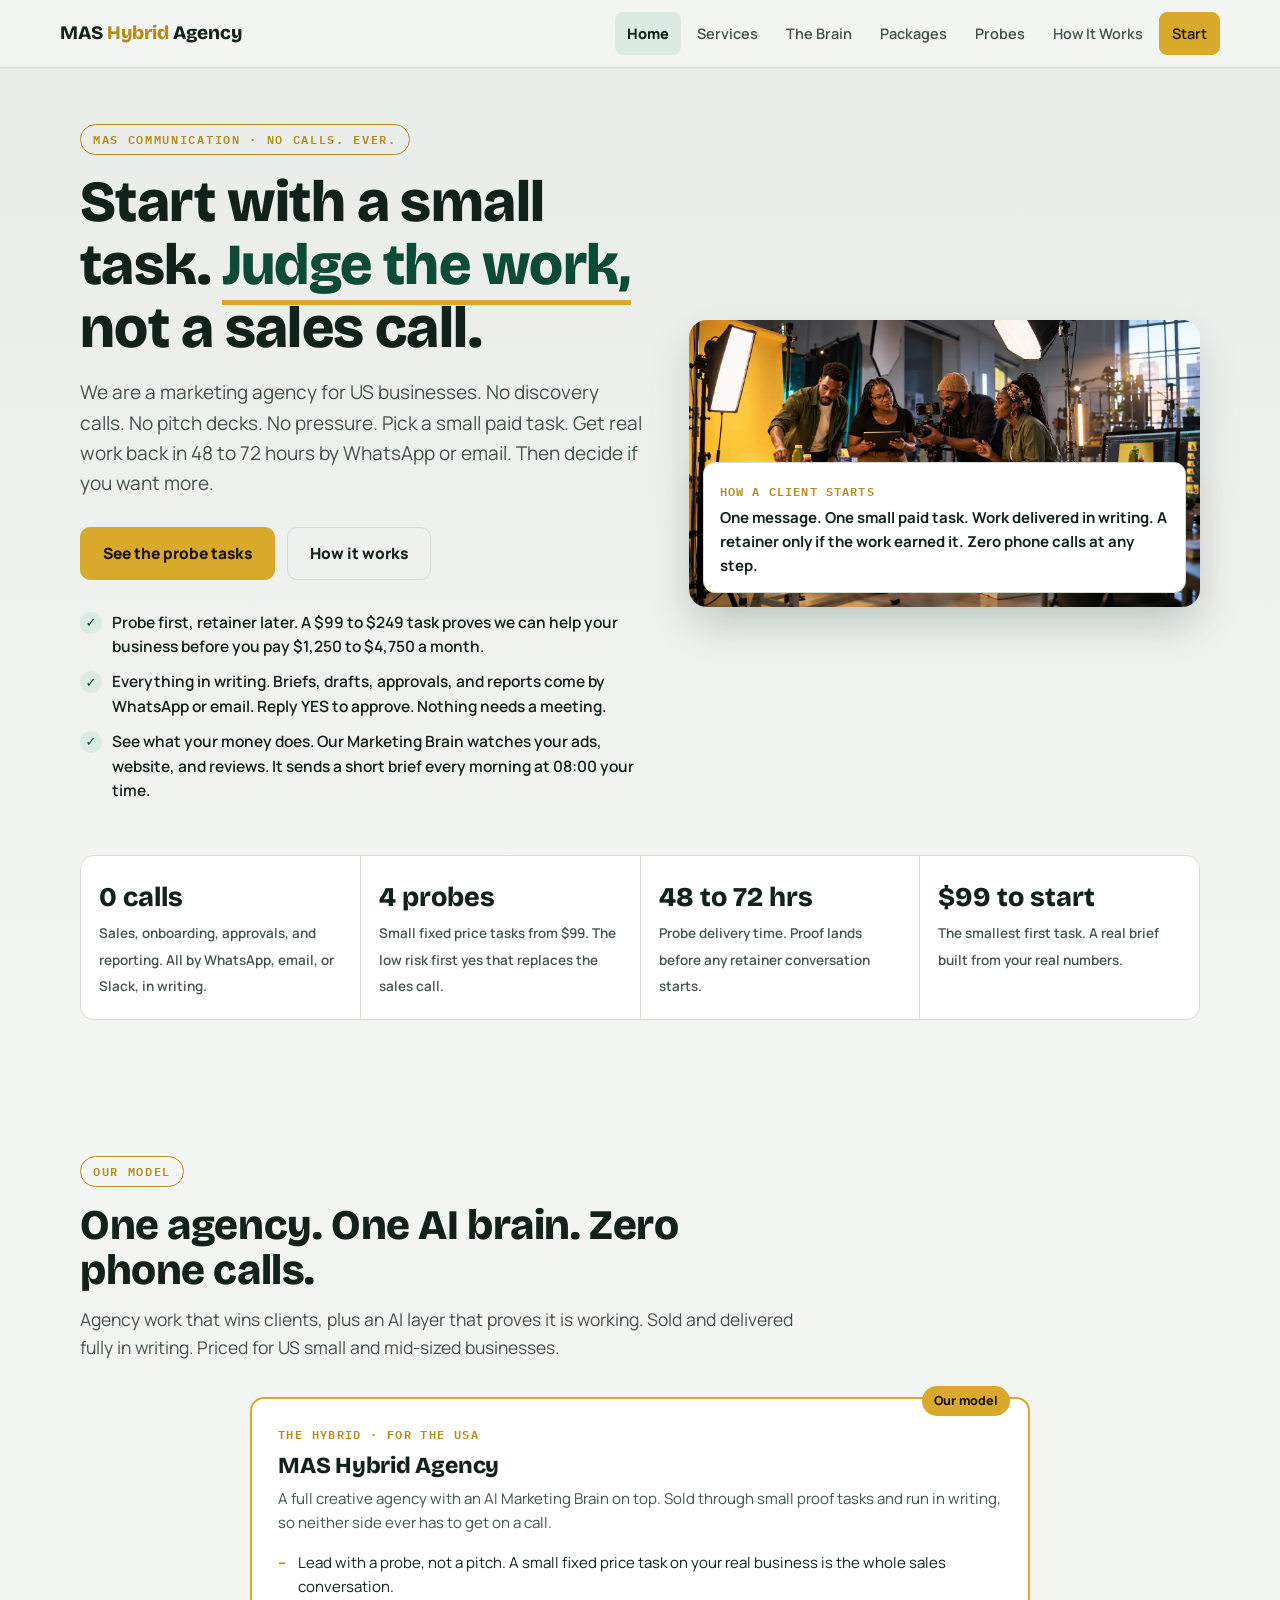
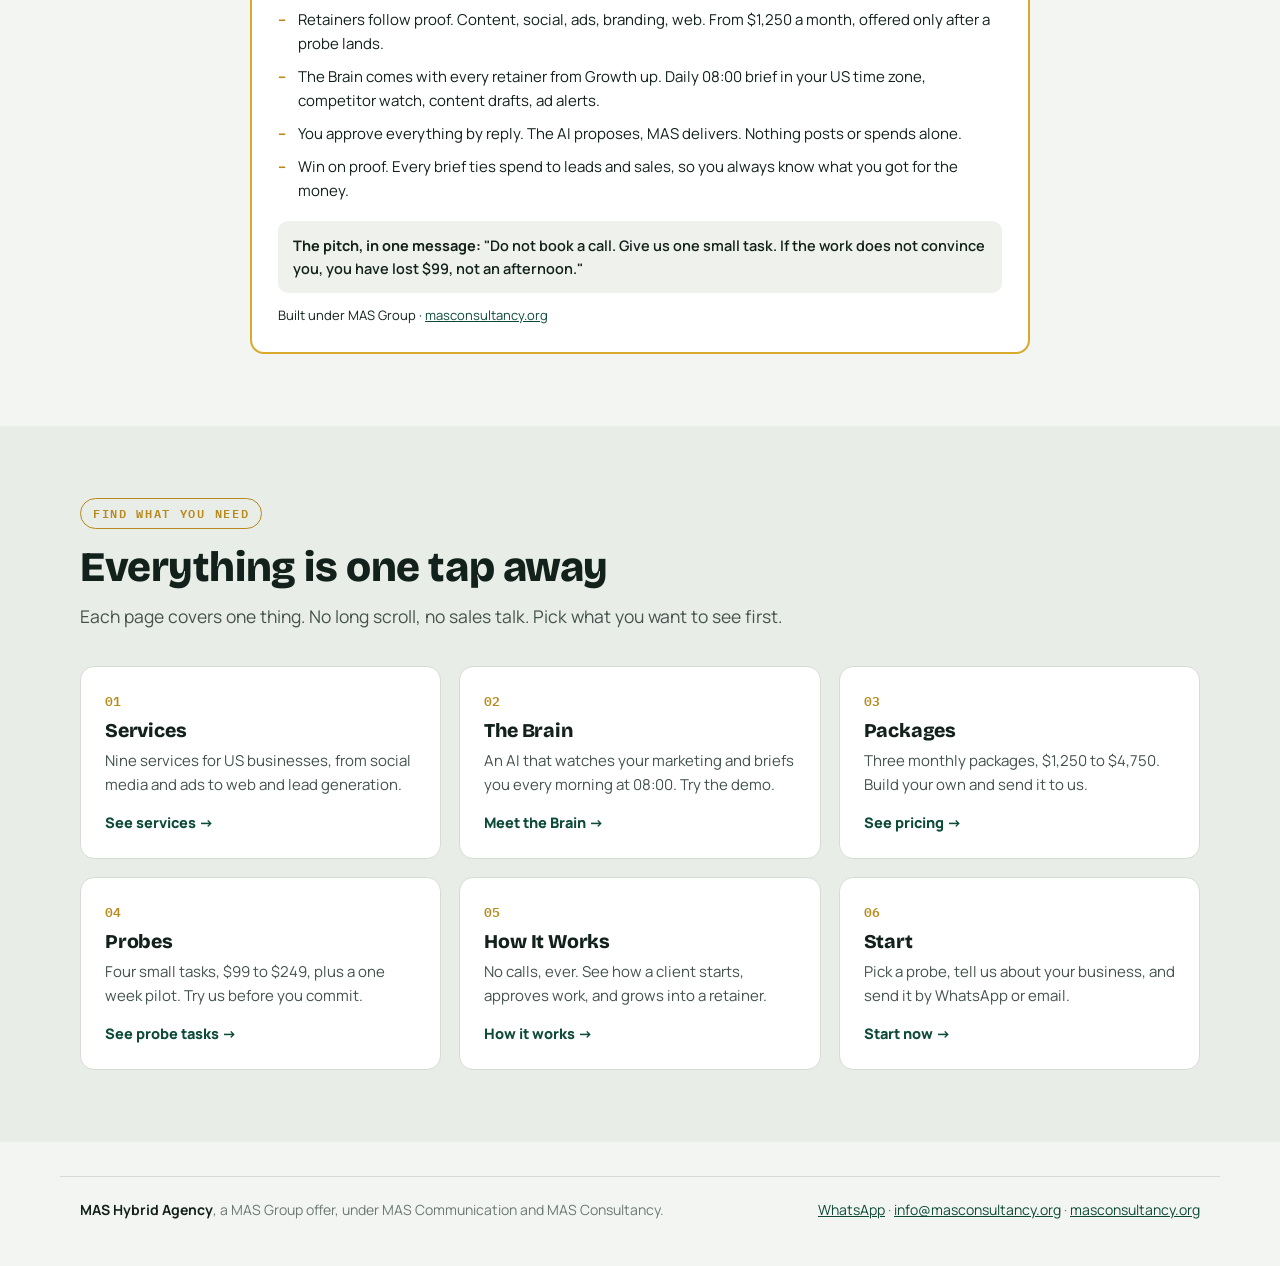
